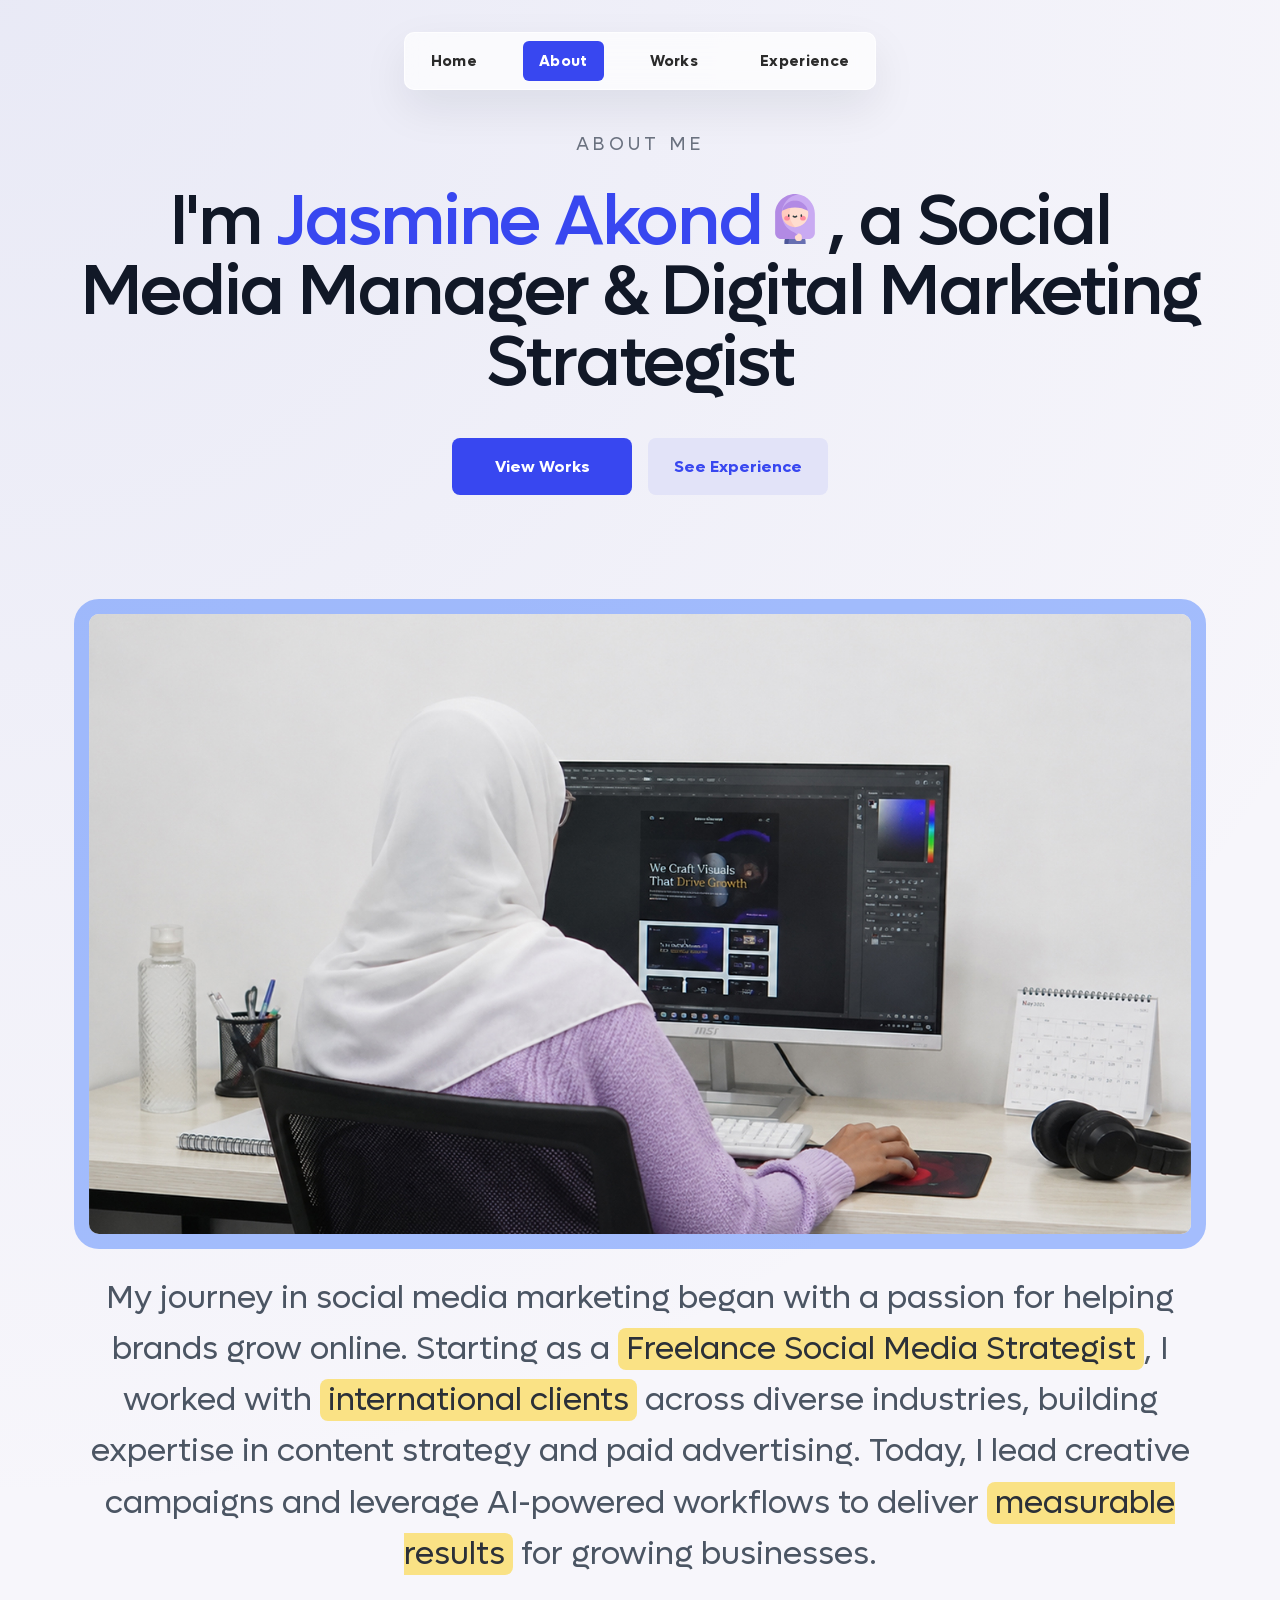
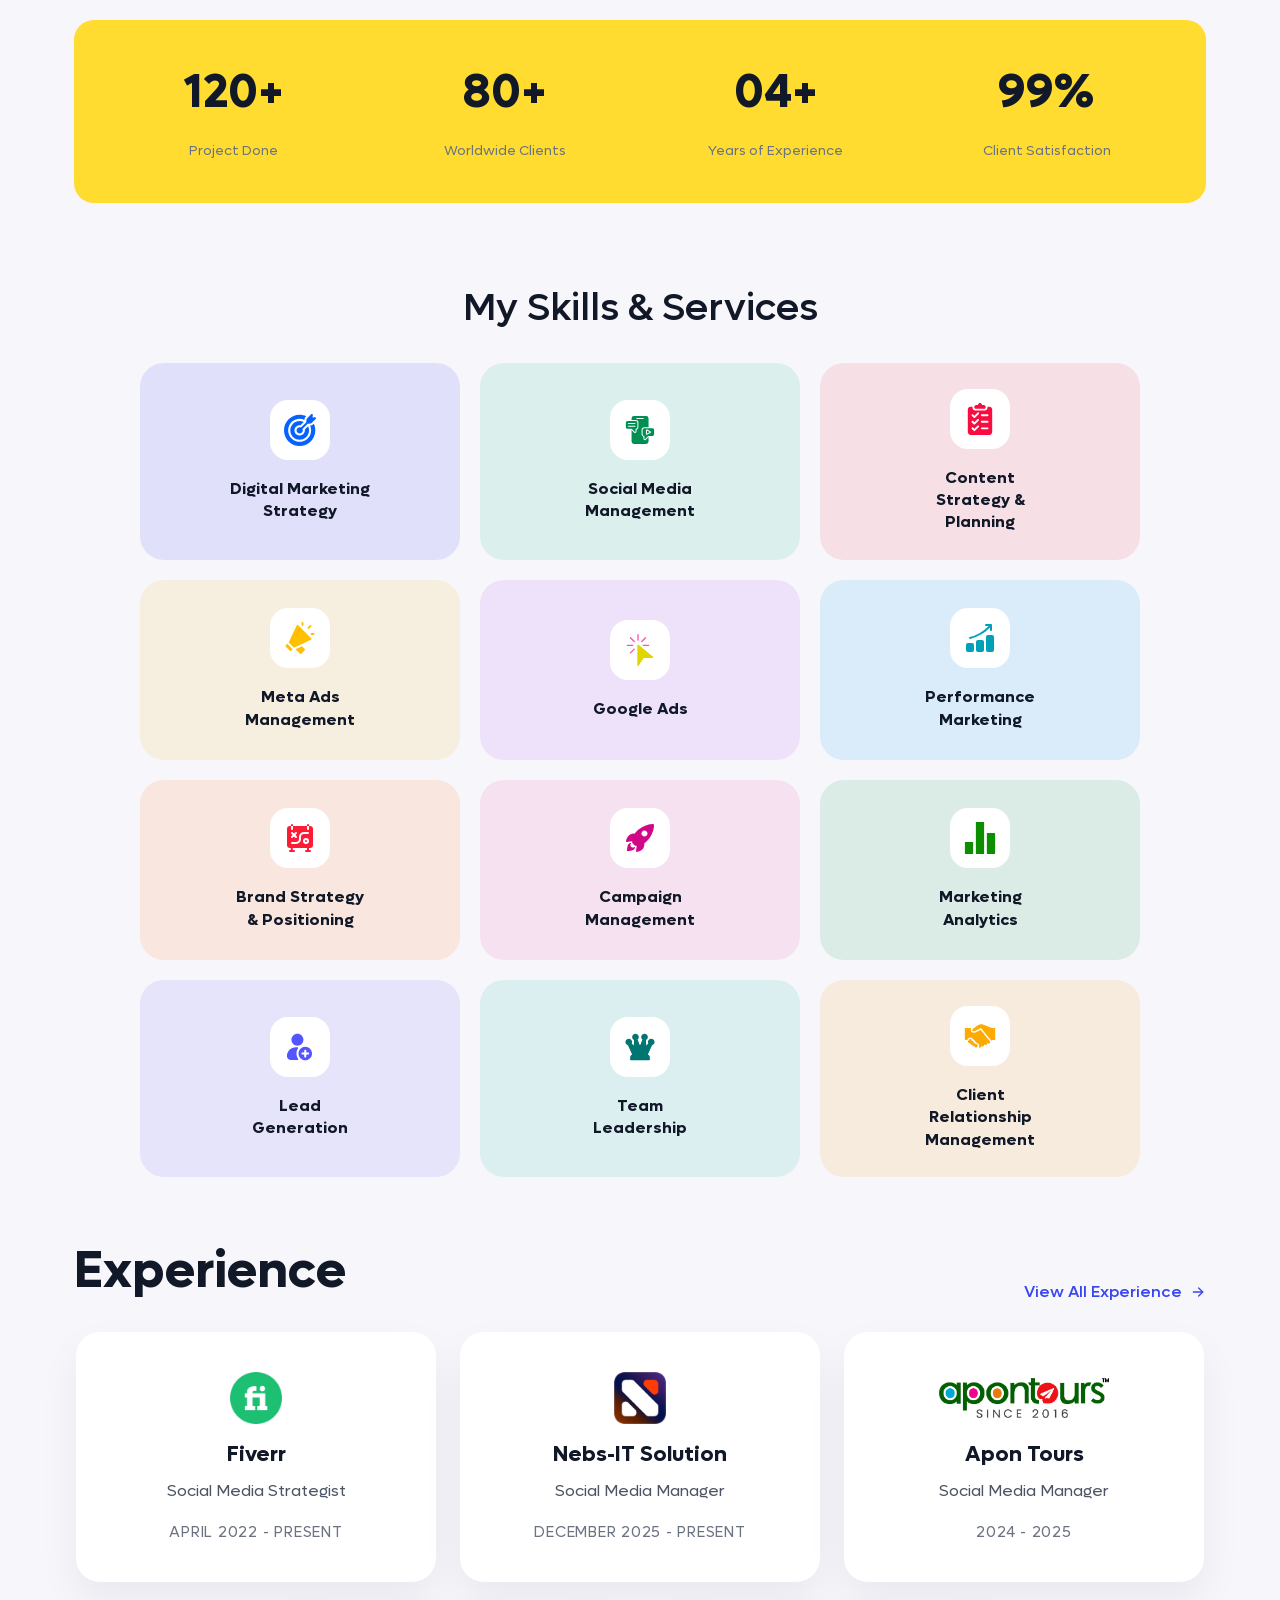
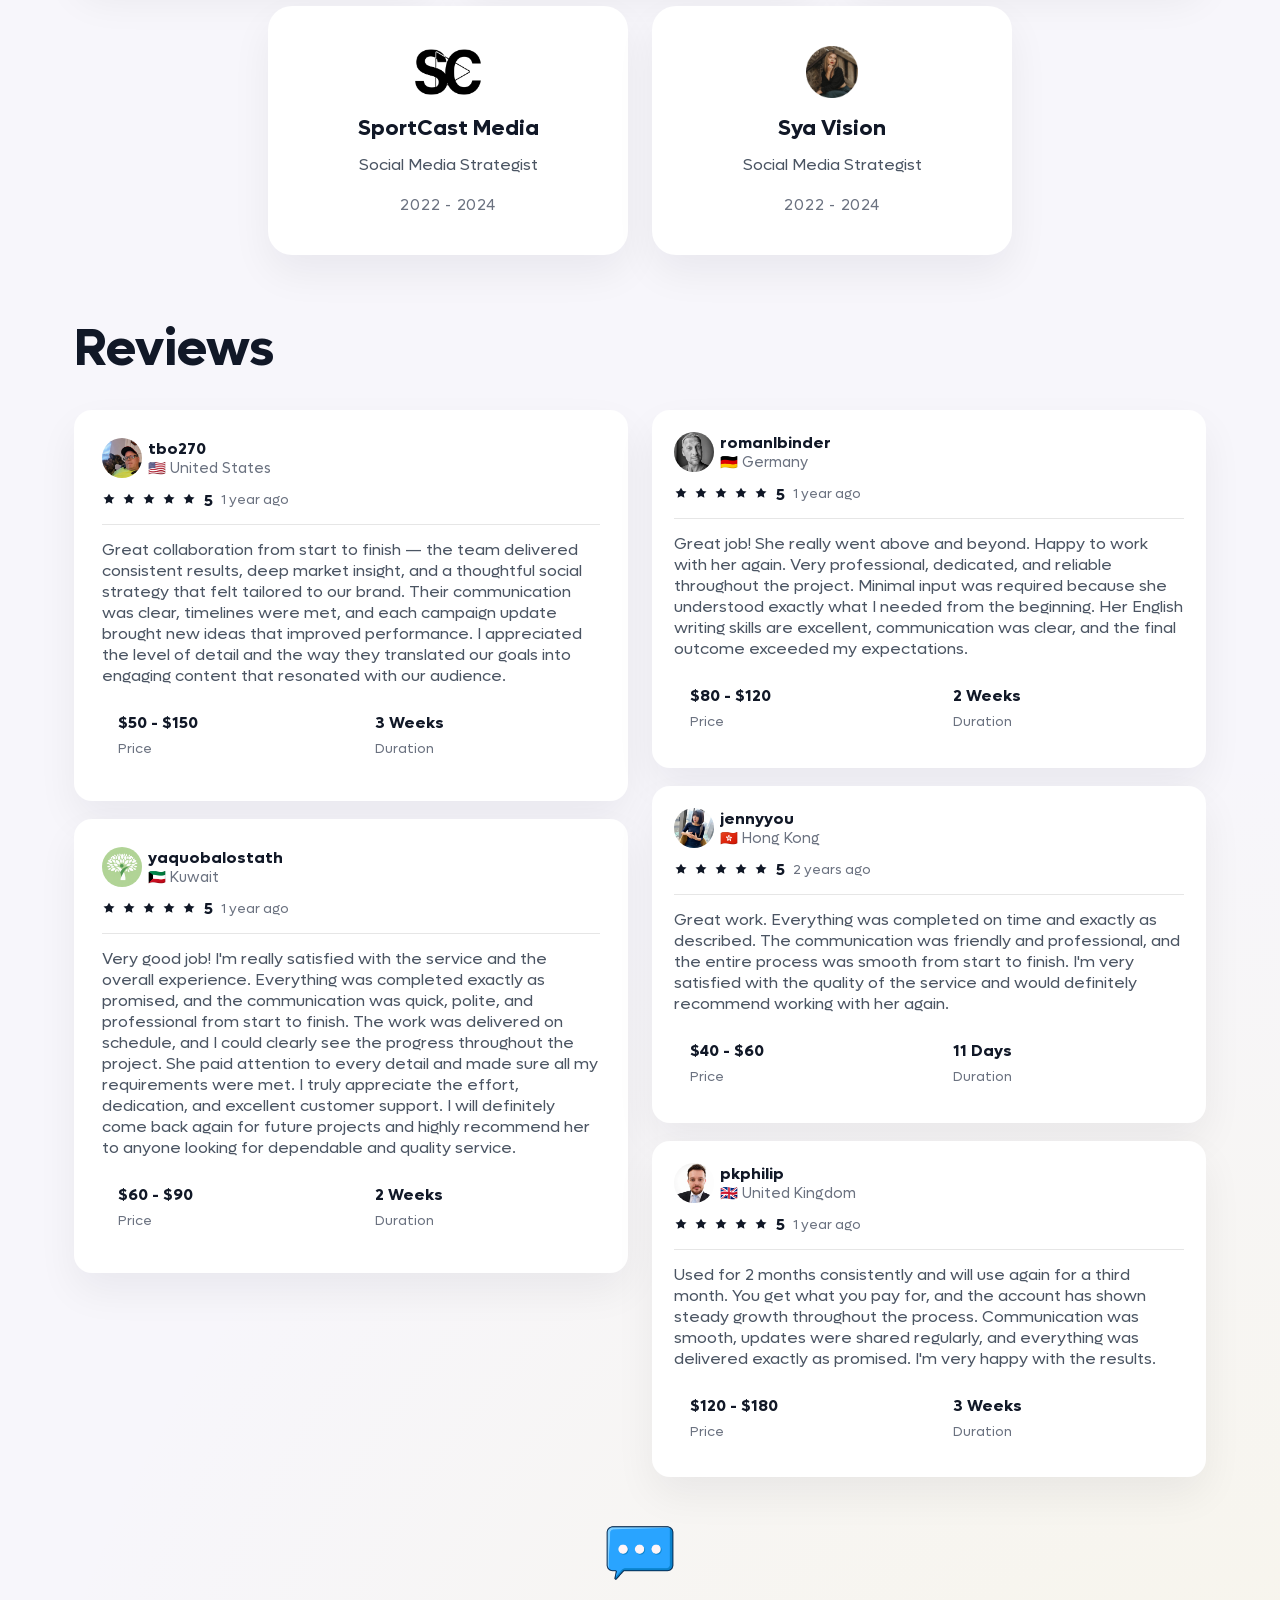
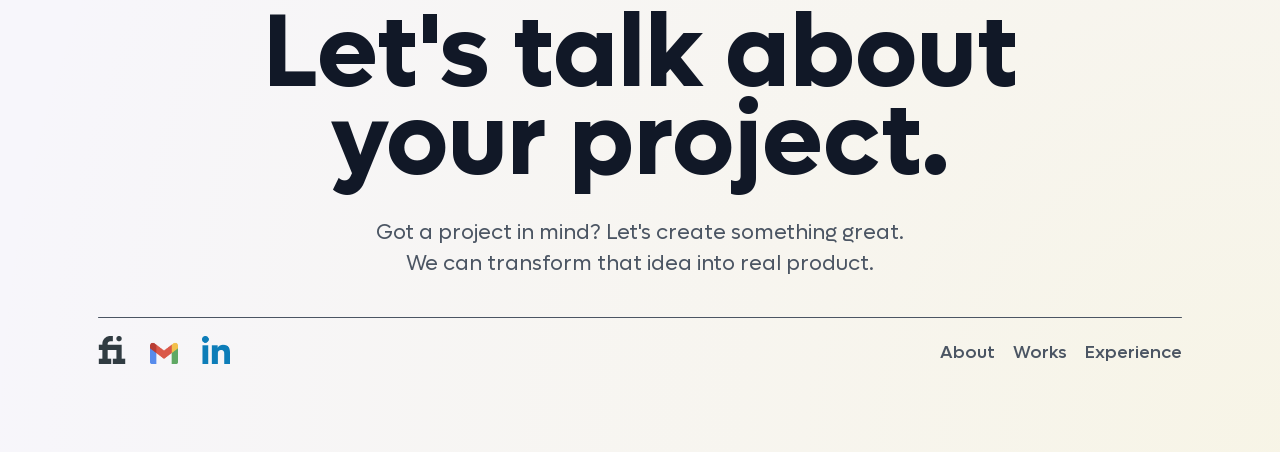
==== about.html @ 2e655951 "Initial website commit" ====
<!DOCTYPE html>
<html lang="en">
  <head>
    <meta charset="UTF-8" />
    <meta name="viewport" content="width=device-width, initial-scale=1.0" />
    <title>About | Jasmine Akond</title>
    <link rel="stylesheet" href="style.css" />
    <link rel="stylesheet" href="responsive.css" />
  </head>
  <body>
    <div class="page-shell about-page">
      <header class="site-header">
        <button class="menu-toggle" type="button" aria-label="Open navigation menu" aria-expanded="false" aria-controls="primary-navigation">
          <span></span>
          <span></span>
          <span></span>
        </button>
        <nav class="nav-links" id="primary-navigation">
          <a href="index.html">Home</a>
          <a href="about.html" class="active">About</a>
          <a href="works.html">Works</a>
          <a href="experience.html">Experience</a>
        </nav>
      </header>

      <main>
        <section class="hero hero-center" id="home">
          <div class="hero-copy">
            <p class="hero-intro">About Me</p>
            <h1>I'm <span class="about-headline-name"> Jasmine Akond</span><span class="about-headline-profile"></span>, a Social Media Manager &amp; Digital Marketing Strategist</h1>
            <div class="hero-ctas">
              <a class="button" href="works.html">View Works</a>
              <a class="button button-secondary" href="experience.html">See Experience</a>
            </div>
          </div>
        </section>

        <section class="story-section">
          <img src="media/story.jpg" alt="Story image" />
          <p>
            My journey in social media marketing began with a passion for helping brands grow online. Starting as a <span class="story-highlight">Freelance Social Media Strategist</span>, I worked with <span class="story-highlight">international clients</span> across diverse industries, building expertise in content strategy and paid advertising. Today, I lead creative campaigns and leverage AI-powered workflows to deliver <span class="story-highlight">measurable results</span> for growing businesses.
          </p>
        </section>

        <section class="stats-panel">
          <div class="stats-grid">
            <div class="stat-item">
              <span class="stat-number">120+</span>
              <p class="stat-label">Project Done</p>
            </div>
            <div class="stat-item">
              <span class="stat-number">80+</span>
              <p class="stat-label">Worldwide Clients</p>
            </div>
            <div class="stat-item">
              <span class="stat-number">04+</span>
              <p class="stat-label">Years of Experience</p>
            </div>
            <div class="stat-item">
              <span class="stat-number">99%</span>
              <p class="stat-label">Client Satisfaction</p>
            </div>
          </div>
        </section>

        <section class="expertise-section">
          <h2 class="section-heading">My Skills & Services</h2>
          <div class="expertise-grid">
            <article class="expertise-card expertise-card-1">
              <div class="expertise-icon" aria-hidden="true">
                <img src="media/service/Digital-Marketing-Strategy.svg" alt="Digital Marketing Strategy icon" />
              </div>
              <p>Digital Marketing Strategy</p>
            </article>
            <article class="expertise-card expertise-card-2">
              <div class="expertise-icon" aria-hidden="true">
                <img src="media/service/Social-Media-Management.svg" alt="Social Media Management icon" />
              </div>
              <p>Social Media Management</p>
            </article>
            <article class="expertise-card expertise-card-3">
              <div class="expertise-icon" aria-hidden="true">
                <img src="media/service/Content-Strategy-&-Planning.svg" alt="Content Strategy & Planning icon" />
              </div>
              <p>Content Strategy &amp; Planning</p>
            </article>
            <article class="expertise-card expertise-card-4">
              <div class="expertise-icon" aria-hidden="true">
                <img src="media/service/Meta-Ads-Management.svg" alt="Meta Ads Management icon" />
              </div>
              <p>Meta Ads Management</p>
            </article>
            <article class="expertise-card expertise-card-5">
              <div class="expertise-icon" aria-hidden="true">
                <img src="media/service/Google-Ads-Management.svg" alt="Google Ads icon" />
              </div>
              <p>Google Ads</p>
            </article>
            <article class="expertise-card expertise-card-6">
              <div class="expertise-icon" aria-hidden="true">
                <img src="media/service/Performance-Marketing.svg" alt="Performance Marketing icon" />
              </div>
              <p>Performance Marketing</p>
            </article>
            <article class="expertise-card expertise-card-7">
              <div class="expertise-icon" aria-hidden="true">
                <img src="media/service/marketing-strategy.svg" alt="Brand Strategy & Positioning icon" />
              </div>
              <p>Brand Strategy &amp; Positioning</p>
            </article>
            <article class="expertise-card expertise-card-8">
              <div class="expertise-icon" aria-hidden="true">
                <img src="media/service/Campaign-Management.svg" alt="Campaign Management icon" />
              </div>
              <p>Campaign Management</p>
            </article>
            <article class="expertise-card expertise-card-9">
              <div class="expertise-icon" aria-hidden="true">
                <img src="media/service/Marketing-Analytics.svg" alt="Marketing Analytics icon" />
              </div>
              <p>Marketing Analytics</p>
            </article>
            <article class="expertise-card expertise-card-10">
              <div class="expertise-icon" aria-hidden="true">
                <img src="media/service/Lead-Generation.svg" alt="Lead Generation icon" />
              </div>
              <p>Lead Generation</p>
            </article>
            <article class="expertise-card expertise-card-11">
              <div class="expertise-icon" aria-hidden="true">
                <img src="media/service/Team-Leadership.svg" alt="Team Leadership icon" />
              </div>
              <p>Team Leadership</p>
            </article>
            <article class="expertise-card expertise-card-12">
              <div class="expertise-icon" aria-hidden="true">
                <img src="media/service/Client-Relationship-Management.svg" alt="Client Relationship Management icon" />
              </div>
              <p>Client Relationship Management</p>
            </article>
          </div>
        </section>

        <section class="experience-section" id="experience">
          <div class="experience-header">
            <div>
              <h2 class="experience-title">Experience</h2>
            </div>
            <a class="experience-cta" href="experience.html#experience">
              View All Experience
              <svg width="16" height="16" viewBox="0 0 24 24" fill="none" aria-hidden="true" xmlns="http://www.w3.org/2000/svg">
                <path d="M5 12H19" stroke="currentColor" stroke-width="2" stroke-linecap="round"/>
                <path d="M13 6L19 12L13 18" stroke="currentColor" stroke-width="2" stroke-linecap="round" stroke-linejoin="round"/>
              </svg>
            </a>
          </div>

          <div class="experience-grid">
            <article class="experience-card">
              <div class="experience-logo"><img src="media/brands/fiverr.png" alt="Fiverr logo" /></div>
              <h3>Fiverr</h3>
              <p class="experience-role">Social Media Strategist</p>
              <p class="experience-duration">April 2022 - Present</p>
            </article>
            <article class="experience-card">
              <div class="experience-logo"><img src="media/brands/nebs-it.png" alt="Nebs-IT Solution logo" /></div>
              <h3>Nebs-IT Solution</h3>
              <p class="experience-role">Social Media Manager</p>
              <p class="experience-duration">December 2025 - Present</p>
            </article>
            <article class="experience-card experience-card--hide-name">
              <div class="experience-logo"><img src="media/brands/apon-tours.png" alt="Apon Tours logo" /></div>
              <h3>Apon Tours</h3>
              <p class="experience-role">Social Media Manager</p>
              <p class="experience-duration">2024 - 2025</p>
            </article>
            <article class="experience-card">
              <div class="experience-logo"><img src="media/brands/sportcast-media.png" alt="SportCast Media logo" /></div>
              <h3>SportCast Media</h3>
              <p class="experience-role">Social Media Strategist</p>
              <p class="experience-duration">2022 - 2024</p>
            </article>
            <article class="experience-card">
              <div class="experience-logo"><img src="media/brands/sya-vision.png" alt="Sya Vision logo" /></div>
              <h3>Sya Vision</h3>
              <p class="experience-role">Social Media Strategist</p>
              <p class="experience-duration">2022 - 2024</p>
            </article>
          </div>
        </section>

        <section class="reviews-section" id="reviews">
          <div class="reviews-header">
            <h2 class="reviews-title">Reviews</h2>
          </div>

          <div class="reviews-grid">
            <div class="reviews-left">
              <article class="review-card">
                <div class="review-top">
                  <img class="review-avatar" src="media/review/tbo270.png" alt="Reviewer" />
                  <div class="review-meta">
                      <div class="review-name">tbo270</div>
                      <div class="review-country">🇺🇸 United States</div>
                  </div>
                </div>
                <div class="review-rating">
                  <div class="review-stars">
                    <svg viewBox="0 0 24 24" aria-hidden="true"><path class="star-fill" d="M12 17.3 6.2 20l1-6.1L2.5 9.5l6.2-.9L12 3l3.3 5.6 6.2.9-4.7 4.4L17.8 20z"/></svg>
                    <svg viewBox="0 0 24 24" aria-hidden="true"><path class="star-fill" d="M12 17.3 6.2 20l1-6.1L2.5 9.5l6.2-.9L12 3l3.3 5.6 6.2.9-4.7 4.4L17.8 20z"/></svg>
                    <svg viewBox="0 0 24 24" aria-hidden="true"><path class="star-fill" d="M12 17.3 6.2 20l1-6.1L2.5 9.5l6.2-.9L12 3l3.3 5.6 6.2.9-4.7 4.4L17.8 20z"/></svg>
                    <svg viewBox="0 0 24 24" aria-hidden="true"><path class="star-fill" d="M12 17.3 6.2 20l1-6.1L2.5 9.5l6.2-.9L12 3l3.3 5.6 6.2.9-4.7 4.4L17.8 20z"/></svg>
                    <svg viewBox="0 0 24 24" aria-hidden="true"><path class="star-fill" d="M12 17.3 6.2 20l1-6.1L2.5 9.5l6.2-.9L12 3l3.3 5.6 6.2.9-4.7 4.4L17.8 20z"/></svg>
                  </div>
                  <span class="reviews-score-inline">5</span>
                  <span class="review-time">1 year ago</span>
                </div>
                <hr class="review-divider" />
                <p class="review-text">Great collaboration from start to finish — the team delivered consistent results, deep market insight, and a thoughtful social strategy that felt tailored to our brand. Their communication was clear, timelines were met, and each campaign update brought new ideas that improved performance. I appreciated the level of detail and the way they translated our goals into engaging content that resonated with our audience.</p>
                <div class="review-stats">
                  <div class="stat">
                    <div class="stat-value">$50 - $150</div>
                    <div class="stat-label">Price</div>
                  </div>
                  <div class="stat">
                    <div class="stat-value">3 Weeks</div>
                    <div class="stat-label">Duration</div>
                  </div>
                </div>
              </article>

              <article class="review-card">
                <div class="review-top">
                  <img class="review-avatar" src="media/review/yaquobalostath.png" alt="Reviewer" />
                  <div class="review-meta">
                    <div class="review-name">yaquobalostath</div>
                    <div class="review-country">🇰🇼 Kuwait</div>
                  </div>
                </div>
                <div class="review-rating">
                  <div class="review-stars">
                    <svg viewBox="0 0 24 24" aria-hidden="true"><path class="star-fill" d="M12 17.3 6.2 20l1-6.1L2.5 9.5l6.2-.9L12 3l3.3 5.6 6.2.9-4.7 4.4L17.8 20z"/></svg>
                    <svg viewBox="0 0 24 24" aria-hidden="true"><path class="star-fill" d="M12 17.3 6.2 20l1-6.1L2.5 9.5l6.2-.9L12 3l3.3 5.6 6.2.9-4.7 4.4L17.8 20z"/></svg>
                    <svg viewBox="0 0 24 24" aria-hidden="true"><path class="star-fill" d="M12 17.3 6.2 20l1-6.1L2.5 9.5l6.2-.9L12 3l3.3 5.6 6.2.9-4.7 4.4L17.8 20z"/></svg>
                    <svg viewBox="0 0 24 24" aria-hidden="true"><path class="star-fill" d="M12 17.3 6.2 20l1-6.1L2.5 9.5l6.2-.9L12 3l3.3 5.6 6.2.9-4.7 4.4L17.8 20z"/></svg>
                    <svg viewBox="0 0 24 24" aria-hidden="true"><path class="star-fill" d="M12 17.3 6.2 20l1-6.1L2.5 9.5l6.2-.9L12 3l3.3 5.6 6.2.9-4.7 4.4L17.8 20z"/></svg>
                  </div>
                  <span class="reviews-score-inline">5</span>
                  <span class="review-time">1 year ago</span>
                </div>
                <hr class="review-divider" />
                <p class="review-text">Very good job! I'm really satisfied with the service and the overall experience. Everything was completed exactly as promised, and the communication was quick, polite, and professional from start to finish. The work was delivered on schedule, and I could clearly see the progress throughout the project. She paid attention to every detail and made sure all my requirements were met. I truly appreciate the effort, dedication, and excellent customer support. I will definitely come back again for future projects and highly recommend her to anyone looking for dependable and quality service.</p>
                <div class="review-stats">
                  <div class="stat">
                    <div class="stat-value">$60 - $90</div>
                    <div class="stat-label">Price</div>
                  </div>
                  <div class="stat">
                    <div class="stat-value">2 Weeks</div>
                    <div class="stat-label">Duration</div>
                  </div>
                </div>
              </article>
            </div>

            <div class="reviews-right">
              <article class="review-card small">
                <div class="review-top">
                  <img class="review-avatar" src="media/review/romanlbinder.png" alt="Reviewer" />
                  <div class="review-meta">
                    <div class="review-name">romanlbinder</div>
                    <div class="review-country">🇩🇪 Germany</div>
                  </div>
                </div>
                <div class="review-rating">
                  <div class="review-stars">
                    <svg viewBox="0 0 24 24" aria-hidden="true"><path class="star-fill" d="M12 17.3 6.2 20l1-6.1L2.5 9.5l6.2-.9L12 3l3.3 5.6 6.2.9-4.7 4.4L17.8 20z"/></svg>
                    <svg viewBox="0 0 24 24" aria-hidden="true"><path class="star-fill" d="M12 17.3 6.2 20l1-6.1L2.5 9.5l6.2-.9L12 3l3.3 5.6 6.2.9-4.7 4.4L17.8 20z"/></svg>
                    <svg viewBox="0 0 24 24" aria-hidden="true"><path class="star-fill" d="M12 17.3 6.2 20l1-6.1L2.5 9.5l6.2-.9L12 3l3.3 5.6 6.2.9-4.7 4.4L17.8 20z"/></svg>
                    <svg viewBox="0 0 24 24" aria-hidden="true"><path class="star-fill" d="M12 17.3 6.2 20l1-6.1L2.5 9.5l6.2-.9L12 3l3.3 5.6 6.2.9-4.7 4.4L17.8 20z"/></svg>
                    <svg viewBox="0 0 24 24" aria-hidden="true"><path class="star-fill" d="M12 17.3 6.2 20l1-6.1L2.5 9.5l6.2-.9L12 3l3.3 5.6 6.2.9-4.7 4.4L17.8 20z"/></svg>
                  </div>
                  <span class="reviews-score-inline">5</span>
                  <span class="review-time">1 year ago</span>
                </div>
                <hr class="review-divider" />
                <p class="review-text">Great job! She really went above and beyond. Happy to work with her again. Very professional, dedicated, and reliable throughout the project. Minimal input was required because she understood exactly what I needed from the beginning. Her English writing skills are excellent, communication was clear, and the final outcome exceeded my expectations.</p>
                <div class="review-stats">
                  <div class="stat">
                    <div class="stat-value">$80 - $120</div>
                    <div class="stat-label">Price</div>
                  </div>
                  <div class="stat">
                    <div class="stat-value">2 Weeks</div>
                    <div class="stat-label">Duration</div>
                  </div>
                </div>
              </article>

              <article class="review-card small">
                <div class="review-top">
                  <img class="review-avatar" src="media/review/jennyyou.png" alt="Reviewer" />
                  <div class="review-meta">
                    <div class="review-name">jennyyou</div>
                    <div class="review-country">🇭🇰 Hong Kong</div>
                  </div>
                </div>
                <div class="review-rating">
                  <div class="review-stars">
                    <svg viewBox="0 0 24 24" aria-hidden="true"><path class="star-fill" d="M12 17.3 6.2 20l1-6.1L2.5 9.5l6.2-.9L12 3l3.3 5.6 6.2.9-4.7 4.4L17.8 20z"/></svg>
                    <svg viewBox="0 0 24 24" aria-hidden="true"><path class="star-fill" d="M12 17.3 6.2 20l1-6.1L2.5 9.5l6.2-.9L12 3l3.3 5.6 6.2.9-4.7 4.4L17.8 20z"/></svg>
                    <svg viewBox="0 0 24 24" aria-hidden="true"><path class="star-fill" d="M12 17.3 6.2 20l1-6.1L2.5 9.5l6.2-.9L12 3l3.3 5.6 6.2.9-4.7 4.4L17.8 20z"/></svg>
                    <svg viewBox="0 0 24 24" aria-hidden="true"><path class="star-fill" d="M12 17.3 6.2 20l1-6.1L2.5 9.5l6.2-.9L12 3l3.3 5.6 6.2.9-4.7 4.4L17.8 20z"/></svg>
                    <svg viewBox="0 0 24 24" aria-hidden="true"><path class="star-fill" d="M12 17.3 6.2 20l1-6.1L2.5 9.5l6.2-.9L12 3l3.3 5.6 6.2.9-4.7 4.4L17.8 20z"/></svg>
                  </div>
                  <span class="reviews-score-inline">5</span>
                  <span class="review-time">2 years ago</span>
                </div>
                <hr class="review-divider" />
                <p class="review-text">Great work. Everything was completed on time and exactly as described. The communication was friendly and professional, and the entire process was smooth from start to finish. I'm very satisfied with the quality of the service and would definitely recommend working with her again.</p>
                <div class="review-stats">
                  <div class="stat">
                    <div class="stat-value">$40 - $60</div>
                    <div class="stat-label">Price</div>
                  </div>
                  <div class="stat">
                    <div class="stat-value">11 Days</div>
                    <div class="stat-label">Duration</div>
                  </div>
                </div>
              </article>

              <article class="review-card small">
                <div class="review-top">
                  <img class="review-avatar" src="media/review/pkphilip.png" alt="Reviewer" />
                  <div class="review-meta">
                    <div class="review-name">pkphilip</div>
                    <div class="review-country">🇬🇧 United Kingdom</div>
                  </div>
                </div>
                <div class="review-rating">
                  <div class="review-stars">
                    <svg viewBox="0 0 24 24" aria-hidden="true"><path class="star-fill" d="M12 17.3 6.2 20l1-6.1L2.5 9.5l6.2-.9L12 3l3.3 5.6 6.2.9-4.7 4.4L17.8 20z"/></svg>
                    <svg viewBox="0 0 24 24" aria-hidden="true"><path class="star-fill" d="M12 17.3 6.2 20l1-6.1L2.5 9.5l6.2-.9L12 3l3.3 5.6 6.2.9-4.7 4.4L17.8 20z"/></svg>
                    <svg viewBox="0 0 24 24" aria-hidden="true"><path class="star-fill" d="M12 17.3 6.2 20l1-6.1L2.5 9.5l6.2-.9L12 3l3.3 5.6 6.2.9-4.7 4.4L17.8 20z"/></svg>
                    <svg viewBox="0 0 24 24" aria-hidden="true"><path class="star-fill" d="M12 17.3 6.2 20l1-6.1L2.5 9.5l6.2-.9L12 3l3.3 5.6 6.2.9-4.7 4.4L17.8 20z"/></svg>
                    <svg viewBox="0 0 24 24" aria-hidden="true"><path class="star-fill" d="M12 17.3 6.2 20l1-6.1L2.5 9.5l6.2-.9L12 3l3.3 5.6 6.2.9-4.7 4.4L17.8 20z"/></svg>
                  </div>
                  <span class="reviews-score-inline">5</span>
                  <span class="review-time">1 year ago</span>
                </div>
                <hr class="review-divider" />
                <p class="review-text">Used for 2 months consistently and will use again for a third month. You get what you pay for, and the account has shown steady growth throughout the process. Communication was smooth, updates were shared regularly, and everything was delivered exactly as promised. I'm very happy with the results.</p>
                <div class="review-stats">
                  <div class="stat">
                    <div class="stat-value">$120 - $180</div>
                    <div class="stat-label">Price</div>
                  </div>
                  <div class="stat">
                    <div class="stat-value">3 Weeks</div>
                    <div class="stat-label">Duration</div>
                  </div>
                </div>
              </article>
            </div>
          </div>
        </section>

        <!-- Minimal footer: message icon + heading (icons & quicklinks removed) -->
        <footer class="minimal-footer">
          <div class="minimal-footer-inner">
            <img class="footer-msg-icon" src="media/icons/message.png" alt="message" />
            <h2 class="minimal-footer-heading">
              <span class="line1">Let&apos;s talk about</span>
              <span class="line2">your project.</span>
            </h2>
            <p class="minimal-footer-sub">
              <span class="sub-line sub-line-1">Got a project in mind? Let's create something great.</span>
              <span class="sub-line sub-line-2">We can transform that idea into real product.</span>
            </p>
             <div class="minimal-divider" aria-hidden="true"></div>

             <div class="footer-extras">
               <div class="footer-extras-inner">
                <div class="footer-left">
                  <a href="https://fiverr.com/jasmineakond" target="_blank" rel="noopener noreferrer" class="social-icon" aria-label="Fiverr"><img src="media/icons/fiverr.png" alt="Fiverr" /></a>
                  <a href="mailto:mahinakond1@gmail.com" class="social-icon" aria-label="Email"><img src="media/icons/email.png" alt="Email" /></a>
                  <a href="https://linkedin.com/in/jasmineakond" target="_blank" rel="noopener noreferrer" class="social-icon" aria-label="LinkedIn"><img src="media/icons/linkedin.png" alt="LinkedIn" /></a>
                </div>
                 <div class="footer-right">
                   <nav class="quicklinks">
                     <a href="about.html">About</a>
                     <a href="works.html">Works</a>
                     <a href="experience.html">Experience</a>
                   </nav>
                 </div>
               </div>
             </div>
          </div>
        </footer>
      </main>
    </div>
    <script src="script.js"></script>
  </body>
</html>
---- style.css ----
﻿@font-face {
  font-family: 'Lufga';
  src: url('media/fonts/lufga/LufgaRegular.ttf') format('truetype');
  font-weight: 400;
  font-style: normal;
  font-display: swap;
}

@font-face {
  font-family: 'Lufga';
  src: url('media/fonts/lufga/LufgaMedium.ttf') format('truetype');
  font-weight: 500;
  font-style: normal;
  font-display: swap;
}

.footer-row {
  max-width: 1180px;
  margin: 0 auto 40px;
  display: flex;
  align-items: flex-end;
  justify-content: space-between;
  gap: 20px;
  padding: 0;
  width: 100%;
}
.footer-icons { display: flex; gap: 18px; align-items: flex-end; }
.footer-icons .icon-link img { height: 64px; width: auto; display: block; }
.footer-icons .icon-link svg.icon-svg { width: 64px; height: auto; display: block; color: var(--color-muted); }
.footer-icons .icon-link:hover svg.icon-svg { color: var(--color-primary); }
.footer-quicklinks { display: flex; gap: 20px; align-items: center; justify-content: flex-end; }
.footer-quicklinks a { color: var(--color-muted); text-decoration: none; font-weight: 600; }
.footer-quicklinks a:hover { color: var(--color-primary); }

@font-face {
  font-family: 'Lufga';
  src: url('media/fonts/lufga/LufgaBold.ttf') format('truetype');
  font-weight: 700;
  font-style: normal;
  font-display: swap;
}

@font-face {
  font-family: 'OTitlito';
  src: url('media/fonts/Otilito/TBJOtilito-Light.woff2') format('woff2'),
    url('media/fonts/Otilito/TBJOtilito-Light.woff') format('woff');
  font-weight: 300;
  font-style: normal;
  font-display: swap;
}

@font-face {
  font-family: 'OTitlito';
  src: url('media/fonts/Otilito/TBJOtilito-Regular.woff2') format('woff2'),
    url('media/fonts/Otilito/TBJOtilito-Regular.woff') format('woff');
  font-weight: 400;
  font-style: normal;
  font-display: swap;
}

@font-face {
  font-family: 'OTitlito';
  src: url('media/fonts/Otilito/TBJOtilito-Bold.woff2') format('woff2'),
    url('media/fonts/Otilito/TBJOtilito-Bold.woff') format('woff');
  font-weight: 700;
  font-style: normal;
  font-display: swap;
}

:root {
  color-scheme: dark;
  --font-body: 'Lufga', 'Inter', sans-serif;
  --font-heading: 'Lufga', 'Inter', sans-serif;
  --font-heading-alt: 'OTitlito', 'Inter', sans-serif;
  --font-size-base: 16px;
  --line-height-base: 1.5;
  --color-text: #111;
  --color-heading: #111827;
  --color-muted: #4b5563;
  --color-muted-strong: #6b7280;
  --color-link: #2b2b2b;
  --color-bg: #f7f6fb;
  --color-surface: #ffffff;
  --color-surface-alt: #eef2ff;
  --color-primary: #3847f0;
  --color-primary-hover: #2f3cd0;
  --color-border-soft: rgba(255, 255, 255, 0.75);
  --color-border-strong: rgba(148, 163, 184, 0.24);
  --radius-full: 999px;
  --radius-card: 36px;
  --radius-lg: 32px;
  --radius-md: 28px;
  --shadow-xl: 0 36px 80px rgba(59, 130, 246, 0.18);
  --shadow-lg: 0 18px 40px rgba(15, 23, 42, 0.06);
  --shadow-soft: 0 18px 45px rgba(15, 23, 42, 0.08);
}
* {
  box-sizing: border-box;
}
body {
  margin: 0;
  min-height: 100vh;
  font-family: var(--font-body);
  background: radial-gradient(circle at top left, rgba(130, 144, 209, 0.12), transparent 28%),
    radial-gradient(circle at bottom right, rgba(248, 235, 113, 0.15), transparent 24%),
    var(--color-bg);
}
.page-shell {
  max-width: 1180px;
  margin: 0 auto;
  padding: 32px 24px 64px;
}
.site-header {
  position: sticky;
  top: 24px;
  z-index: 1000;
  display: flex;
  justify-content: center;
  backdrop-filter: blur(14px);
  background: rgba(255, 255, 255, 0.7);
  border: 1px solid var(--color-border-soft);
  border-radius: 10px;
  padding: 8px 10px;
  margin: 0 auto 42px;
  width: fit-content;
  box-shadow: var(--shadow-soft);
}
.menu-toggle {
  display: none;
}
.nav-links {
  display: flex;
  gap: 30px;
}
.nav-links a {
  color: var(--color-link);
  text-decoration: none;
  font-weight: 600;
  letter-spacing: 0.02em;
  padding: 10px 16px;
  border-radius: 6px;
  transition: background 0.2s ease, color 0.2s ease;
  font-size: 0.95rem;
}

.nav-links a:hover {
  background: rgba(56, 71, 240, 0.12);
  color: #3847f0;
}

.nav-links a.active {
  background: var(--color-primary);
  color: #ffffff;
}
.hero {
  display: grid;
  grid-template-columns: 1.2fr 0.8fr;
  gap: 28px;
  align-items: center;
  margin-bottom: 64px;
}
.hero-copy {
  max-width: 640px;
}
.hero-intro {
  margin: 0 0 20px;
  text-transform: uppercase;
  letter-spacing: 0.24em;
  font-size: 1.15rem;
  color: var(--color-muted-strong);
}
.hero-intro .emoji {
  margin-left: 6px;
  display: inline-flex;
  align-items: center;
}
.hero-intro .emoji img {
  width: 20px;
  height: 20px;
  display: block;
}
.hero h1 {
  margin: 0;
  font-family: var(--font-heading);
  font-size: clamp(3.2rem, 4.5vw, 4.8rem);
  line-height: 1.0;
  letter-spacing: -0.03em;
  font-weight: 500;
  color: var(--color-heading);
}
.about-headline-profile {
  display: inline-block;
  width: 50px;
  height: 50px;
  margin-left: 8px;
  margin-right: 8px;
  vertical-align: text-top;
  transform: translateY(18px);
  background-image: url('media/hijab-girl.svg');
  background-repeat: no-repeat;
  background-position: center center;
  background-size: contain;
  border-radius: 8px;
  background-color: transparent;
  overflow: hidden;
}

.about-headline-name {
  color: #3847f0;
}

.button {
  display: inline-flex;
  align-items: center;
  justify-content: center;
  background: var(--color-primary);
  color: #fff;
  border-radius: 8px;
  padding: 18px 20px;
  min-width: 180px;
  text-decoration: none;
  font-weight: 700;
  transition: transform 0.2s ease, background 0.2s ease;
}
.button:hover {
  transform: translateY(-1px);
  background: var(--color-primary-hover);
}
.button.button-secondary {
  background: #e2e3f8;
  color: #3847f0;
}
.button.button-secondary:hover {
  background: #d3d5f8;
}
.card-cta {
  display: inline-flex;
  align-items: center;
  justify-content: flex-start;
  background: transparent;
  color: var(--color-primary);
  border-radius: 8px;
  padding: 0;
  min-width: 0;
  text-decoration: none;
  font-weight: 700;
  transition: transform 0.2s ease, color 0.2s ease;
  gap: 8px;
}
.card-cta:hover {
  transform: translateY(-1px);
  color: var(--color-primary-hover);
}
.cta-icon {
  width: 18px;
  height: 18px;
  display: block;
  transition: transform 0.2s ease;
}
.card-cta:hover .cta-icon {
  transform: translateX(4px);
}
.hero-description {
  margin: 30px 0 0;
  color: #4b5563;
}
.hero-ctas {
  margin-top: 40px;
  display: flex;
  flex-wrap: wrap;
  gap: 16px;
}
.hero.hero-center .hero-ctas {
  justify-content: center;
}
.about-page .hero.hero-center {
  grid-template-columns: 1fr;
  text-align: center;
}
.about-page .hero.hero-center .hero-copy {
  width: 100%;
  max-width: none;
  margin: 0 auto;
}
.works-page .hero {
  grid-template-columns: 1fr;
  text-align: center;
}
.works-page .hero-copy {
  width: 100%;
  max-width: none;
  margin: 0 auto;
}
.works-page .hero-description {
  max-width: 720px;
  margin-left: auto;
  margin-right: auto;
}
.experience-page .hero {
  grid-template-columns: 1fr;
  text-align: center;
}
.experience-page .hero-copy {
  width: 100%;
  max-width: none;
  margin: 0 auto;
}
.experience-page .fiverr-highlight {
  color: #1dbf73;
}
.experience-page .hero-description {
  width: 100%;
  max-width: none;
  font-size: 1.3rem;
  margin-left: auto;
  margin-right: auto;
}
.experience-page .experience-journey-image {
  width: 100%;
  margin-bottom: 64px;
  overflow: hidden;
  border-radius: 20px;
}
.experience-page .experience-journey-image img {
  display: block;
  width: 100%;
  height: auto;
}
.experience-page .experience-detail {
  margin-bottom: 64px;
  text-align: center;
}
.experience-page .experience-detail h2 {
  max-width: 1000px;
  margin: 0 auto;
  font-family: var(--font-heading);
  font-size: clamp(2.8rem, 5vw, 4.5rem);
  line-height: 1.05;
  letter-spacing: -0.03em;
  font-weight: 500;
  color: var(--color-heading);
}
.experience-page .experience-cards {
  display: grid;
  grid-template-columns: repeat(auto-fit, minmax(min(100%, 480px), 1fr));
  gap: 16px;
  width: 100%;
  margin-top: 48px;
  text-align: center;
}
.experience-page .experience-card {
  width: 100%;
  max-width: none;
  min-width: 0;
  min-height: 480px;
  padding: 44px 40px;
  background: #ffffff;
  border: 1px solid #e4e7ff;
  border-radius: 20px;
  box-shadow: 0 18px 45px rgba(24, 31, 78, 0.08);
}
.experience-page .experience-card h3 {
  margin: 0;
  font-family: var(--font-heading);
  font-size: clamp(1.8rem, 3vw, 2.5rem);
  line-height: 1.1;
  font-weight: 500;
  color: var(--color-heading);
}
.experience-page .experience-card .experience-company {
  margin: 0 0 14px;
  color: var(--color-primary);
  font-size: 0.95rem;
  font-weight: 700;
  letter-spacing: 0.14em;
  text-transform: uppercase;
}
.experience-page .experience-card p {
  margin: 20px 0 0;
  font-size: 1.2rem;
  line-height: 1.65;
  color: #4b5563;
}
.experience-page .leadership-section {
  margin-bottom: 64px;
  text-align: center;
}
.experience-page .leadership-section h2 {
  max-width: 1000px;
  margin: 0 auto;
  font-family: var(--font-heading);
  font-size: clamp(2.8rem, 5vw, 4.5rem);
  line-height: 1.05;
  letter-spacing: -0.03em;
  font-weight: 500;
  color: var(--color-heading);
}
.experience-page .leadership-section h2 .role-wrap {
  position: relative;
  display: inline-block;
}
.experience-page .leadership-section h2 .role-wrap .emoji {
  position: absolute;
  top: -0.2em;
  left: 1.5em;
  width: 0.6em;
  height: 0.6em;
  display: inline-flex;
  align-items: center;
  justify-content: center;
  transform: rotate(10deg);
}
.experience-page .leadership-section h2 .role-wrap .emoji img {
  width: 100%;
  height: 100%;
  display: block;
}
.experience-page .leadership-section p {
  width: 100%;
  margin: 32px auto 0;
  font-size: 1.3rem;
  line-height: 1.55;
  color: #4b5563;
}
.experience-page .leadership-section .leadership-heading-apontours {
  margin: 0 0 20px;
  text-transform: uppercase;
  letter-spacing: 0.24em;
  font-size: 1.15rem;
  color: var(--color-primary);
}
.experience-page .leadership-image {
  margin-top: 48px;
  overflow: hidden;
  border-radius: 20px;
}
.experience-page .leadership-image img {
  display: block;
  width: 100%;
  height: auto;
}
.experience-page .nebs-section {
  margin-bottom: 64px;
  text-align: center;
}
.experience-page .nebs-company {
  margin: 0 0 20px;
  text-transform: uppercase;
  letter-spacing: 0.24em;
  font-size: 1.15rem;
  color: var(--color-primary);
}
.experience-page .nebs-section h2 {
  max-width: 1000px;
  margin: 0 auto;
  font-family: var(--font-heading);
  font-size: clamp(2.8rem, 5vw, 4.5rem);
  line-height: 1.05;
  letter-spacing: -0.03em;
  font-weight: 500;
  color: var(--color-heading);
}
.experience-page .nebs-section > p:not(.nebs-company) {
  width: 100%;
  margin: 32px auto 0;
  font-size: 1.3rem;
  line-height: 1.55;
  color: #4b5563;
}
.experience-page .nebs-collage {
  display: grid;
  grid-template-columns: repeat(12, 1fr);
  grid-template-rows: repeat(2, 250px);
  gap: 14px;
  margin-top: 48px;
  overflow: hidden;
  border-radius: 20px;
}
.experience-page .nebs-collage-item {
  display: grid;
  place-items: center;
  overflow: hidden;
  border: none;
  border-radius: 16px;
  background: linear-gradient(135deg, #eef0ff, #dfe4ff);
  color: var(--color-primary);
  font-weight: 700;
  letter-spacing: 0.12em;
  text-transform: uppercase;
}
.experience-page .nebs-collage-item img {
  display: block;
  width: 100%;
  height: 100%;
  object-fit: cover;
}
.experience-page .nebs-collage-item-1 {
  grid-column: 1 / 8;
  grid-row: 1 / 3;
}
.experience-page .nebs-collage-item-2 {
  grid-column: 8 / 13;
}
.experience-page .nebs-collage-item-3 {
  grid-column: 8 / 10;
}
.experience-page .nebs-collage-item-4 {
  grid-column: 10 / 13;
}
@media (max-width: 700px) {
  .experience-page .nebs-collage {
    grid-template-columns: 40% 60%;
    grid-template-rows: auto auto auto;
  }
  .experience-page .nebs-collage-item {
    min-height: 0;
  }
  .experience-page .nebs-collage-item-1 {
    grid-column: 1 / 3;
    grid-row: 1;
  }
  .experience-page .nebs-collage-item-2 {
    grid-column: 1 / 3;
    grid-row: 2;
  }
  .experience-page .nebs-collage-item-3 {
    grid-column: 1 / 2;
    grid-row: 3;
  }
  .experience-page .nebs-collage-item-4 {
    grid-column: 2 / 3;
    grid-row: 3;
  }
  .experience-page .nebs-collage-item-3 img,
  .experience-page .nebs-collage-item-4 img {
    width: auto;
    height: 400px;
    max-width: 100%;
    display: block;
    object-fit: cover;
  }
}
.story-section {
  display: flex;
  flex-direction: column;
  align-items: center;
  justify-content: center;
  gap: 24px;
  padding: 40px 0;
}
.story-section img {
  width: 100%;
  height: auto;
  display: block;
  border-radius: 25px;
  border: 15px solid rgba(39, 103, 255, 0.4);
}

.story-section p {
  width: 100%;
  margin: 0;
  text-align: center;
  color: #4b5563;
  font-size: 2rem;
  line-height: 1.6;
}
.story-highlight {
  background: rgb(250, 226, 133);
  border-radius: 8px;
  padding: 0 8px;
  color: #2b3038;
}
.hero-visual {
  display: flex;
  justify-content: center;
}
.profile-image {
  width: 420px;
  height: 520px;
  max-width: 100%;
  border-radius: 20px;
  background: #eef2ff;
  box-shadow: 0 36px 80px rgba(59, 130, 246, 0.18);
  position: relative;
  overflow: hidden;
}
.profile-image img {
  position: absolute;
  top: 10%;
  left: 50%;
  width: auto;
  height: 140%;
  min-width: 100%;
  transform: translateX(-50%);
  object-fit: cover;
  object-position: top center;
}
.profile-image::after {
  content: '';
  position: absolute;
  inset: 0;
  background: linear-gradient(180deg, rgba(15, 23, 42, 0.08), rgba(15, 23, 42, 0.18));
}
.overview-section {
  display: grid;
  grid-template-columns: 1.5fr 1fr;
  gap: 32px;
  align-items: stretch;
}
.overview-cards {
  position: relative;
  min-height: 100%;
}
.overview-card {
  display: grid;
  grid-template-columns: 1.2fr 1fr;
  gap: 20px;
  padding: 24px;
  background: #ffffff;
  border-radius: 20px;
  box-shadow: 0 18px 40px rgba(15, 23, 42, 0.06);
  opacity: 0;
  visibility: hidden;
  position: absolute;
  inset: 0;
  height: 100%;
  transition: opacity 0.45s ease, visibility 0.45s ease;
}
.overview-card.active {
  opacity: 1;
  visibility: visible;
  position: relative;
}
.overview-card-copy {
  display: flex;
  flex-direction: column;
  justify-content: center;
}
.brand-identity {
  display: flex;
  align-items: center;
  gap: 8px;
  margin-bottom: 20px;
}
.brand-logo {
  height: 32px;
  width: auto;
  display: block;
}
.brand-name {
  font-size: 1.7rem;
  font-weight: 700;
  color: #111827;
}
.brand-name.hide-brand-text {
  display: none;
}
.overview-card p {
  margin: 0 0 24px;
  color: #4b5563;
  font-size: 1.05rem;
  line-height: 1.75;
  display: -webkit-box;
  -webkit-box-orient: vertical;
  line-clamp: 5;
  -webkit-line-clamp: 5;
  overflow: hidden;
  text-overflow: ellipsis;
}
.overview-card-image {
  border-radius: 10px;
  background: linear-gradient(135deg, #f9fafb 0%, #e5e7eb 100%);
  min-height: 220px;
  background-image: url('https://images.unsplash.com/photo-1517841905240-472988babdf9?auto=format&fit=crop&w=400&q=80');
  background-size: cover;
  background-position: center;
}
.overview-card-image.overview-card-image-alt {
  background-image: url('https://images.unsplash.com/photo-1522202176988-66273c2fd55f?auto=format&fit=crop&w=400&q=80');
}

/* When a real image is inserted, remove background and ensure img fills the container */
.overview-card-image.has-replaced { background-image: none; }
.overview-card-image.has-replaced img { width: 100%; height: 100%; object-fit: cover; display: block; border-radius: 10px; }
.stats-panel {
  background: #ffdc2f;
  border-radius: 20px;
  min-height: 100%;
  width: 100%;
  padding: 40px;
}
.about-section {
  margin-top: 40px;
  display: flex;
  justify-content: center;
  padding: 32px 0;
}
.about-copy {
  width: 100%;
  margin: 0 auto;
  padding: 30px 28px;
  background: transparent;
  border-radius: 0;
}
.highlight-yellow {
  background-color: #FEF08A;
  padding: 2px 6px;
  border-radius: 4px;
}
.highlight-purple {
  color: #3847f0;
  font-weight: 500;
}
.arrow-down-icon {
  width: 70px;
  height: 70px;
  display: block;
  margin: 16px auto 0;
}
.expertise-section {
  margin-top: 40px;
}
.section-heading {
  font-family: var(--font-heading);
  font-size: clamp(2.5rem, 5vw, 3.5rem);
  color: #111827;
  margin-bottom: 24px;
  text-align: center;
  font-weight: 700;
}

.about-page .expertise-section .section-heading {
  font-size: clamp(2rem, 4vw, 2.4rem);
  font-weight: 500;
  margin: 80px 0 30px;
}
.expertise-description {
  max-width: 800px;
  margin: 0 auto 40px;
  text-align: center;
  font-size: 1rem;
  line-height: 1.6;
  color: #4b5563;
}
.highlight-blue {
  color: #3847f0;
}
.expertise-grid {
  display: flex;
  flex-wrap: wrap;
  justify-content: center;
  gap: 20px;
}
.expertise-card {
  display: flex;
  width: min(320px, calc((100% - 40px) / 3));
  flex-direction: column;
  align-items: center;
  justify-content: center;
  gap: 18px;
  padding: 26px 20px;
  border-radius: 24px;
  min-height: 180px;
  transition: transform 0.2s ease, box-shadow 0.2s ease;
  text-align: center;
}
.expertise-card:hover {
  transform: translateY(-4px);
  box-shadow: 0 20px 40px rgba(15, 23, 42, 0.08);
}
.expertise-icon {
  width: 60px;
  min-width: 60px;
  height: 60px;
  display: grid;
  place-items: center;
  border-radius: 18px;
  background: #ffffff;
  color: #3847f0;
}
.expertise-icon img {
  width: 32px;
  height: 32px;
  object-fit: contain;
}
.expertise-card p {
  margin: 0;
  color: #111827;
  font-size: 1rem;
  line-height: 1.4;
  font-weight: 700;
  max-width: 140px;
}
.expertise-card-1 {
  background: rgba(56, 71, 240, 0.12);
  --expertise-icon-bg: rgba(56, 71, 240, 0.18);
}
.expertise-card-1 .expertise-icon img {
  filter: invert(33%) sepia(92%) saturate(5142%) hue-rotate(215deg) brightness(101%) contrast(104%);
}
.expertise-card-2 {
  background: rgba(16, 185, 129, 0.12);
  --expertise-icon-bg: rgba(16, 185, 129, 0.18);
}
.expertise-card-2 .expertise-icon img {
  filter: invert(38%) sepia(70%) saturate(639%) hue-rotate(106deg) brightness(94%) contrast(101%);
}
.expertise-card-3 {
  background: rgba(239, 68, 68, 0.12);
  --expertise-icon-bg: rgba(239, 68, 68, 0.18);
}
.expertise-card-3 .expertise-icon img {
  filter: invert(23%) sepia(87%) saturate(6520%) hue-rotate(339deg) brightness(96%) contrast(104%);
}
.expertise-card-4 {
  background: rgba(234, 179, 8, 0.12);
  --expertise-icon-bg: rgba(234, 179, 8, 0.18);
}
.expertise-card-4 .expertise-icon img {
  filter: invert(83%) sepia(44%) saturate(4620%) hue-rotate(3deg) brightness(106%) contrast(99%);
}
.expertise-card-5 {
  background: rgba(168, 85, 247, 0.12);
  --expertise-icon-bg: rgba(168, 85, 247, 0.18);
}
.expertise-card-5 .expertise-icon img {
  filter: invert(24%) sepia(40%) saturate(4304%) hue-rotate(248deg) brightness(97%) contrast(107%);
}
.expertise-card-6 {
  background: rgba(14, 165, 233, 0.12);
  --expertise-icon-bg: rgba(14, 165, 233, 0.18);
}
.expertise-card-6 .expertise-icon img {
  filter: invert(54%) sepia(66%) saturate(5924%) hue-rotate(160deg) brightness(98%) contrast(106%);
}
.expertise-card-7 {
  background: rgba(249, 115, 22, 0.12);
  --expertise-icon-bg: rgba(249, 115, 22, 0.18);
}
.expertise-card-7 .expertise-icon img {
  filter: invert(24%) sepia(76%) saturate(4546%) hue-rotate(341deg) brightness(99%) contrast(107%);
}
.expertise-card-8 {
  background: rgba(236, 72, 153, 0.12);
  --expertise-icon-bg: rgba(236, 72, 153, 0.18);
}
.expertise-card-8 .expertise-icon img {
  filter: invert(15%) sepia(72%) saturate(4655%) hue-rotate(309deg) brightness(95%) contrast(106%);
}
.expertise-card-9 {
  background: rgba(22, 163, 74, 0.12);
  --expertise-icon-bg: rgba(22, 163, 74, 0.18);
}
.expertise-card-9 .expertise-icon img {
  filter: invert(37%) sepia(77%) saturate(3381%) hue-rotate(82deg) brightness(91%) contrast(106%);
}
.expertise-card-10 {
  background: rgba(99, 102, 241, 0.12);
  --expertise-icon-bg: rgba(99, 102, 241, 0.18);
}
.expertise-card-10 .expertise-icon img {
  filter: invert(28%) sepia(83%) saturate(2041%) hue-rotate(230deg) brightness(99%) contrast(107%);
}
.expertise-card-11 {
  background: rgba(20, 184, 166, 0.12);
  --expertise-icon-bg: rgba(20, 184, 166, 0.18);
}
.expertise-card-11 .expertise-icon img {
  filter: invert(30%) sepia(55%) saturate(1605%) hue-rotate(146deg) brightness(93%) contrast(101%);
}
.expertise-card-12 {
  background: rgba(245, 158, 11, 0.12);
  --expertise-icon-bg: rgba(245, 158, 11, 0.18);
}
.expertise-card-12 .expertise-icon img {
  filter: invert(76%) sepia(32%) saturate(4393%) hue-rotate(357deg) brightness(99%) contrast(103%);
}
.about-copy p {
  margin: 0;
  color: #111827;
  font-size: 2.5rem;
  line-height: 1.4;
  text-align: center;
}
.about-text {
  display: none;
}
.stats-grid {
  display: grid;
  grid-template-columns: repeat(2, minmax(0, 1fr));
  gap: 32px;
}
.about-page .stats-grid {
  grid-template-columns: repeat(4, minmax(0, 1fr));
}
.stat-item {
  display: flex;
  flex-direction: column;
  justify-content: center;
  align-items: center;
  text-align: center;
}
.stat-number {
  font-size: 3rem;
  font-weight: 800;
  color: #111827;
  margin-bottom: 12px;
}
.stat-label {
  margin: 0;
  color: #111827;
  font-size: 1rem;
  line-height: 1.6;
}

/* Portfolio Section */
.portfolio-section {
  margin: 60px 0 0;
  padding: 0;
}

.portfolio-header {
  display: grid;
  grid-template-columns: 1fr auto;
  align-items: end;
  gap: 16px;
  margin-bottom: 28px;
}

.showcase-section {
  margin-top: 80px;
  padding: 40px 0 0;
}

.showcase-shell {
  max-width: 1180px;
  margin: 0 auto;
  padding: 0 24px;
}

.showcase-intro {
  margin: 0 auto 36px;
  max-width: 760px;
  text-align: center;
  font-size: clamp(1.05rem, 1.5vw, 1.35rem);
  line-height: 1.6;
  color: #111827;
  font-weight: 500;
}

.showcase-grid {
  display: grid;
  grid-template-columns: repeat(2, minmax(0, 1fr));
  gap: 24px;
  align-items: stretch;
}

.showcase-card {
  background: #111827;
  border-radius: 28px;
  padding: 28px;
  color: #ffffff;
  position: relative;
  overflow: hidden;
}

.showcase-card-before {
  background: linear-gradient(180deg, #111827 0%, #1f2937 100%);
}

.showcase-card-after {
  background: linear-gradient(180deg, #111827 0%, #0c1725 100%);
}

.showcase-label {
  display: inline-flex;
  align-items: center;
  justify-content: center;
  padding: 10px 16px;
  border-radius: 999px;
  background: rgba(255, 255, 255, 0.12);
  color: #ffffff;
  font-weight: 700;
  letter-spacing: 0.02em;
  margin-bottom: 22px;
}

.showcase-image {
  border-radius: 24px;
  overflow: hidden;
  background: #0f172a;
}

.showcase-image img {
  width: 100%;
  height: auto;
  display: block;
  object-fit: cover;
}

@media (max-width: 900px) {
  .showcase-grid {
    grid-template-columns: 1fr;
  }
}

.portfolio-title {
  margin: 0;
  font-family: var(--font-heading);
  font-size: clamp(2rem, 4vw, 3.2rem);
  color: #111827;
  font-weight: 700;
  justify-self: start;
  text-align: left;
}

.portfolio-cta {
  justify-self: end;
  display: inline-flex;
  align-items: center;
  gap: 8px;
  color: #3847f0;
  text-decoration: none;
  font-weight: 500;
  font-size: 1rem;
  transition: gap 0.3s ease;
}

.portfolio-cta:hover {
  gap: 12px;
}

.cta-arrow {
  width: 20px;
  height: 20px;
}

.portfolio-grid {
  display: flex;
  flex-direction: column;
  align-items: center;
  gap: 80px;
  padding: 40px 0 0;
}

.portfolio-card {
  position: sticky;
  top: 160px;
  transform: none;
  width: 100%;
  max-width: 100%;
  z-index: 1;
}

.portfolio-card:nth-child(2) {
  z-index: 2;
}

.portfolio-card:nth-child(3) {
  z-index: 3;
}

.portfolio-card:nth-child(4) {
  z-index: 4;
}

.portfolio-card:nth-child(5) {
  z-index: 5;
}

.portfolio-image {
  width: 100%;
  overflow: hidden;
  border-radius: 20px;
}

.portfolio-image img {
  width: 100%;
  height: auto;
  display: block;
  object-fit: cover;
}

.portfolio-content {
  display: flex;
  flex-direction: column;
  gap: 16px;
}

.portfolio-card-title {
  margin: 0;
  font-family: var(--font-heading);
  font-size: 1.8rem;
  color: #111827;
  font-weight: 700;
  line-height: 1.3;
}

.portfolio-card-description {
  margin: 0;
  color: #4b5563;
  font-size: 1rem;
  line-height: 1.6;
}

.portfolio-info {
  display: grid;
  grid-template-columns: 1fr 1fr;
  gap: 24px;
  margin-top: 16px;
}

.portfolio-info-item {
  display: flex;
  flex-direction: column;
  gap: 4px;
}

.portfolio-label {
  display: block;
  color: #6b7280;
  font-size: 0.875rem;
  font-weight: 500;
  text-transform: uppercase;
  letter-spacing: 0.05em;
}

.portfolio-value {
  display: block;
  color: #111827;
  font-size: 1rem;
  font-weight: 600;
}

.experience-section {
  margin: 60px 0 0;
  padding: 0;
}

.experience-header {
  display: flex;
  justify-content: space-between;
  align-items: flex-end;
  gap: 16px;
  margin-bottom: 28px;
  padding: 0;
}

.experience-header > div {
  display: flex;
  flex-direction: column;
  align-items: flex-start;
  text-align: left;
}


.experience-title {
  margin: 0;
  font-family: var(--font-heading);
  font-size: clamp(2rem, 4vw, 3.2rem);
  color: #111827;
  font-weight: 700;
}



.experience-grid {
  display: flex;
  flex-wrap: wrap;
  justify-content: center;
  gap: 24px;
  width: 100%;
}

.experience-card {
  background: #ffffff;
  border-radius: 24px;
  padding: 40px 24px;
  box-shadow: 0 18px 40px rgba(15, 23, 42, 0.06);
  text-align: center;
  flex: 1 1 calc(33.333% - 24px);
  max-width: 360px;
  min-width: 260px;
}

.experience-card--hide-name h3 {
  display: block;
  color: #ff0000;
}

.experience-logo {
  height: 52px;
  margin: 0 auto 16px;
  display: grid;
  place-items: center;
  border-radius: 0;
  background: transparent;
  color: #3847f0;
  font-size: 1.2rem;
  font-weight: 700;
}

.experience-logo img {
  height: 52px;
  width: auto;
  object-fit: contain;
  display: block;
  border-radius: 0;
}

.experience-card--hide-name .experience-logo img {
  max-width: 170px;
}

.experience-duration {
  margin: 18px 0 0;
  font-size: 0.95rem;
  font-weight: 400;
  letter-spacing: 0.05em;
  text-transform: uppercase;
  color: #6b7280;
}

.experience-card h3 {
  margin: 0 0 10px;
  font-size: 1.35rem;
  color: #111827;
}

/* Ensure hidden-name cards show red title (override later rules) */
/* .experience-card--hide-name h3 {
} */

/* Reviews Section */
.reviews-section {
  margin: 60px 0 0;
  padding: 0;
}

.reviews-header {
  display: block;
  margin-bottom: 28px;
}

.reviews-title {
  margin: 0;
  font-family: var(--font-heading);
  font-size: clamp(2rem, 4vw, 3.2rem);
  color: #111827;
  font-weight: 700;
}

.reviews-grid {
  display: grid;
  grid-template-columns: 1fr 1fr;
  gap: 24px;
}

.reviews-left,
.reviews-right {
  display: flex;
  flex-direction: column;
  gap: 18px;
  min-height: 0;
}

.review-card {
  background: #ffffff;
  border-radius: 18px;
  padding: 28px;
  box-shadow: 0 18px 40px rgba(15, 23, 42, 0.06);
}

.review-card.small { padding: 22px; }

.review-top {
  display: flex;
  gap: 6px;
  align-items: center;
  margin-bottom: 6px;
}

.review-rating {
  display:flex;
  align-items:center;
  justify-content: flex-start;
  width:100%;
  gap:8px;
  margin-top:6px;
}

.reviews-score-inline {
  font-weight:700;
  color:#111827;
}

.review-time {
  font-size:0.85rem;
  color:#6b7280;
}

.review-stats {
  display:flex;
  justify-content: space-between;
  gap:16px;
  margin-top:14px;
}

.stat {
  background: transparent;
  padding:12px 16px;
  border-radius:10px;
  box-shadow:none;
  text-align:left;
  flex: 1 1 48%;
}

.stat-value { font-weight:700; color:#111827; }
.stat-label { font-size:0.85rem; color:#6b7280; margin-top:6px; }

.review-avatar {
  width: 40px;
  height: 40px;
  border-radius: 50%;
  object-fit: cover;
}

.review-meta .review-name {
  font-weight: 700;
  color: #111827;
}

.review-meta .review-country {
  font-size: 0.9rem;
  color: #6b7280;
}

.review-text {
  margin: 0;
  color: #4b5563;
}

.review-stars {
  display: flex;
  gap: 6px;
  align-items: center;
  margin: 8px 0 10px;
}

.review-stars svg {
  width: 14px;
  height: 14px;
  display: block;
}

.review-stars .star-fill {
  fill: #111827;
}

.review-divider {
  border: none;
  height: 1px;
  background: #e6e6e6;
  margin: 8px 0 14px;
}

.review-bottom {
  display:flex;
  gap:12px;
  margin-top:12px;
  align-items:center;
}

.review-price {
  font-weight:700;
  color:#111827;
  background: #ffffff;
  padding:8px 12px;
  border-radius: 8px;
  box-shadow: 0 8px 20px rgba(15,23,42,0.04);
}

.review-duration {
  font-size:0.9rem;
  color:#6b7280;
  background: #ffffff;
  padding:8px 12px;
  border-radius: 8px;
  box-shadow: 0 8px 20px rgba(15,23,42,0.04);
}



.footer-section {
  margin-top: 36px;
  padding: 20px 0 16px;
  border-top: 1px solid rgba(15, 23, 42, 0.08);
}

.footer-grid {
  display: grid;
  grid-template-columns: 1.5fr 1fr 1fr;
  gap: 32px;
  align-items: start;
  margin-bottom: 28px;
}

.footer-brand {
  max-width: 520px;
}

.footer-logo {
  margin: 0 0 12px;
  font-family: var(--font-heading);
  font-size: 1.9rem;
  color: #111827;
  font-weight: 700;
}

.footer-copy,
.footer-contact p,
.footer-contact a,
.footer-links a {
  margin: 0;
  color: #4b5563;
  font-size: 0.95rem;
  line-height: 1.8;
}

.footer-links {
  display: flex;
  flex-direction: column;
  gap: 10px;
}

.footer-heading {
  display: block;
  margin-bottom: 14px;
  font-weight: 700;
  color: #111827;
}

.footer-links a,
.footer-contact a {
  color: #3847f0;
  text-decoration: none;
  transition: color 0.2s ease;
}

.footer-links a:hover,
.footer-contact a:hover {
  color: #2f3cd0;
}

.footer-contact {
  display: flex;
  flex-direction: column;
  gap: 10px;
}

.footer-bottom {
  text-align: center;
  color: #6b7280;
  font-size: 0.95rem;
}

/* Contact CTA + Dark Footer styles */
.contact-cta {
  background: transparent;
  color: var(--color-heading);
  padding: 80px 24px;
  text-align: center;
  margin-top: 48px;
}
.contact-cta-inner {
  max-width: 920px;
  margin: 0 auto;
}
.contact-cta .cta-icon img {
  width: 46px;
  height: 46px;
  display: inline-block;
  margin-bottom: 18px;
}
.contact-cta h2 {
  margin: 0 0 18px;
  font-family: var(--font-heading);
  font-size: clamp(2.4rem, 6vw, 4rem);
  line-height: 1.05;
  color: var(--color-heading);
  font-weight: 700;
}
.contact-cta .cta-sub {
  color: var(--color-muted);
  max-width: 820px;
  margin: 0 auto 26px;
  font-size: 1.05rem;
}
.button.cta-white {
  background: #ffffff;
  color: #111111;
  padding: 14px 22px;
  border-radius: 10px;
  display: inline-block;
  box-shadow: 0 10px 30px rgba(0,0,0,0.25);
  text-decoration: none;
  font-weight: 700;
}
.contact-cta .cta-note {
  margin-top: 18px;
  color: var(--color-muted-strong);
  font-style: italic;
}

.site-footer-dark {
  background: transparent;
  color: var(--color-muted);
  padding: 18px 24px;
}
.site-footer-inner {
  max-width: 1180px;
  margin: 0 auto;
  display: flex;
  align-items: center;
  justify-content: space-between;
  gap: 16px;
}
.site-footer-copy { margin: 0; color: var(--color-muted); }
.site-footer-links { display: flex; align-items: center; gap: 18px; }
.site-footer-links .footer-nav { display: flex; gap: 18px; }
.site-footer-links a { color: var(--color-heading); text-decoration: none; }
.btn-pill {
  background: #eef2ff;
  color: #111827;
  padding: 8px 14px;
  border-radius: 999px;
  font-weight: 700;
  text-decoration: none;
}


/* Minimal footer styles */
.minimal-footer {
  background: transparent;
  padding: 40px 24px 24px;
}
.minimal-footer-inner {
  max-width: 1180px;
  margin: 0 auto;
  display: flex;
  flex-direction: column;
  align-items: center;
  gap: 18px;
}
.footer-msg-icon {
  width: 72px;
  height: 72px;
  display: block;
  margin-bottom: 6px;
}
.minimal-footer-heading {
  margin: 0;
  font-family: var(--font-heading);
  font-size: clamp(4rem, 9vw, 6.4rem);
  color: var(--color-heading);
  text-align: center;
  font-weight: 700;
  line-height: 0.8;
}

.minimal-footer-heading .line1,
.minimal-footer-heading .line2 {
  display: block;
}
.minimal-footer-heading .line2 { margin-top: 6px; }

.minimal-footer-sub {
  margin: 20px auto 0;
  color: var(--color-muted);
  max-width: 820px;
  text-align: center;
  font-size: 1.3rem;
  line-height: 1.2;
}

.minimal-footer-sub .sub-line { display: block; }
.minimal-footer-sub .sub-line-1 { margin-bottom: 6px; }

/* Divider and extras below minimal footer subtext */
.minimal-divider {
  width: 100%;
  height: 1px;
  background: var(--color-muted);
  margin-top: 22px;
  border-radius: 3px;
}

.footer-extras {
  width: 100%;
}
.footer-extras-inner {
  max-width: 1180px;
  margin: 0 auto;
  display: flex;
  align-items: flex-end;
  justify-content: space-between;
  gap: 20px;
}
.footer-left { display: flex; gap: 24px; align-items: flex-end; }
.footer-left .social-icon img { height: 28px; width: auto; display: block; }
.footer-left .social-icon { display: inline-block; opacity: 0.95; transition: transform 0.15s ease, opacity 0.15s ease; }
.footer-left .social-icon:hover { transform: translateY(-3px); opacity: 1; }
.footer-right .quicklinks { display: flex; gap: 18px; align-items: flex-end; }
.footer-right .quicklinks a { color: var(--color-muted); text-decoration: none; font-weight: 500; font-size: 1.1rem; }
.footer-right .quicklinks a:hover { color: var(--color-primary); }

@media (max-width: 720px) {
  .footer-extras-inner { flex-direction: column; align-items: center; gap: 12px; }
  .footer-right .quicklinks { gap: 12px; }
}

.experience-role {
  margin: 0;
  color: #4b5563;
  font-size: 1rem;
  line-height: 1.6;
}

.experience-actions {
  display: flex;
  justify-content: flex-end;
  margin-top: 24px;
}

.experience-actions .button,
.experience-cta {
  font-weight: 500;
  font-size: 1rem;
  line-height: 1.5;
  color: #3847f0;
  text-decoration: none;
}

.experience-cta {
  display: inline-flex;
  align-items: center;
  gap: 8px;
  border: none;
  background: transparent;
  padding: 0;
  color: #3847f0;
}

.experience-cta span {
  transition: transform 0.2s ease;
}

.experience-cta:hover span {
  transform: translateX(4px);
}
---- responsive.css ----
/* Responsive Design - Mobile and Tablet Styles */

@media (max-width: 1080px) {
  .about-page .hero.hero-center {
    width: min(88%, 900px);
    margin-left: auto;
    margin-right: auto;
  }

  .about-page .about-headline-profile {
    width: clamp(28px, calc(3.67vw + 10.4px), 50px);
    font-size: clamp(1.25rem, calc(2vw + 10.4px), 2rem);
  }
}

@media (max-width: 960px) {
  .about-page .about-headline-profile {
    transform: translateY(10px);
  }
  
}
@media (max-width: 720px) {
  .about-page .about-headline-profile {
    transform: translateY(7px);
  }
  
}

@media (min-width: 901px) and (max-width: 1080px) {
  .about-page .hero.hero-center h1,
  .works-page .hero h1,
  .experience-page .hero h1 {
    font-size: clamp(3.6rem, 6.5vw, 4.4rem);
  }
  .story-section img {
    border: 7px solid rgba(39, 103, 255, 0.4);
  }
}

@media (max-width: 620px) {
  .home-page .about-copy {
    padding: 6px 10px;
    margin: 0 6px;
  }

  .home-page .about-copy p {
    font-size: 1.9rem;
    line-height: 1.7;
  }
}
@media (max-width: 1080px) {
  .story-section img {
    border: 10px solid rgba(39, 103, 255, 0.4);
    border-radius: 20px;
  }
}

@media (max-width: 480px) {

  .experience-page .nebs-collage-item-3 img,
  .experience-page .nebs-collage-item-4 img {
    width: auto;
    height: 280px;
    max-width: 100%;
  }

  .home-page .about-copy {
    padding: 6px 10px;
    margin: 0 6px;
  }

  .story-section p {
    font-size: 1.3rem;
    line-height: 1.5;
  }

  .home-page .about-copy p {
    font-size: 1.3rem;
    line-height: 1.6;
  }

  .arrow-down-icon {
    width: 50px;
    height: 50px;
  }

  .story-section img {
    border: 5px solid rgba(39, 103, 255, 0.4);
    border-radius: 12px;
  }
}


@media (max-width: 1100px) {
  .expertise-grid {
    grid-template-columns: repeat(2, minmax(0, 1fr));
  }
}

@media (max-width: 720px) {
  .expertise-grid {
    justify-content: space-between;
  }

  .expertise-card {
    width: calc((100% - 20px) / 2);
  }
}

@media (max-width: 900px) {
  .stats-grid {
    grid-template-columns: repeat(2, minmax(0, 1fr));
  }
  .about-page .stats-grid {
    grid-template-columns: repeat(2, minmax(0, 1fr));
  }
}

@media (max-width: 900px) {
  .hero,
  .overview-section {
    grid-template-columns: 1fr;
  }
  
  .site-header {
    top: 0;
    margin-bottom: 30px;
  }
  
  .overview-card {
    grid-template-columns: 1fr;
  }
  
  .overview-card-image {
    min-height: 260px;
  }
}

@media (max-width: 640px) {
  .page-shell {
    padding: 24px 18px 40px;
  }

  .site-header {
    width: 100%;
    min-height: 46px;
    margin-bottom: 30px;
    padding: 0;
    justify-content: flex-end;
    background: transparent;
    border: 0;
    border-radius: 0;
    box-shadow: none;
    backdrop-filter: none;
  }

  .menu-toggle {
    display: inline-flex;
    width: 46px;
    height: 46px;
    padding: 11px;
    flex-direction: column;
    justify-content: center;
    gap: 5px;
    border: 1px solid var(--color-border-soft);
    border-radius: 10px;
    background: rgba(255, 255, 255, 0.7);
    box-shadow: var(--shadow-soft);
    backdrop-filter: blur(14px);
    cursor: pointer;
  }

  .menu-toggle span {
    display: block;
    width: 100%;
    height: 3px;
    border-radius: 999px;
    background: var(--color-primary);
    transition: transform 0.2s ease, opacity 0.2s ease;
  }

  .site-header.menu-open .menu-toggle span:nth-child(1) {
    transform: translateY(8px) rotate(45deg);
  }

  .site-header.menu-open .menu-toggle span:nth-child(2) {
    opacity: 0;
  }

  .site-header.menu-open .menu-toggle span:nth-child(3) {
    transform: translateY(-8px) rotate(-45deg);
  }

  .nav-links {
    display: none;
    position: absolute;
    top: 54px;
    right: 0;
    width: min(260px, calc(100vw - 36px));
    padding: 10px;
    flex-direction: column;
    gap: 4px;
    background: rgba(255, 255, 255, 0.94);
    border: 1px solid var(--color-border-soft);
    border-radius: 10px;
    box-shadow: var(--shadow-soft);
    backdrop-filter: blur(14px);
  }

  .site-header.menu-open .nav-links {
    display: flex;
  }

  .nav-links a {
    text-align: center;
  }
}

/* Scale the home profile image smoothly between tablet widths. */
@media (min-width: 820px) and (max-width: 1100px) {
  .home-page .profile-image {
    width: clamp(360px, calc(21.43vw + 184.27px), 420px);
    height: auto;
    aspect-ratio: 420 / 520;
  }
}

@media (min-width: 481px) and (max-width: 819px) {
  .home-page .profile-image {
    width: 360px;
    height: auto;
    aspect-ratio: 420 / 520;
  }
}

@media (max-width: 480px) {
  .hero-visual {
    width: 100%;
    justify-content: center;
  }

  .profile-image {
    width: min(360px, 100%);
    height: auto;
    aspect-ratio: 420 / 520;
    margin-inline: auto;
  }

  /* Keep the home page's corners proportional as the viewport narrows. */
  .home-page .showcase-card {
    border-radius: clamp(6px, 5.833vw, 28px);
  }

  .home-page .expertise-card,
  .home-page .showcase-image,
  .home-page .experience-card {
    border-radius: clamp(5px, 5vw, 24px);
  }

  .home-page .profile-image,
  .home-page .overview-card,
  .home-page .stats-panel,
  .home-page .portfolio-image,
  .home-page .experience-journey-image {
    border-radius: clamp(4px, 4.167vw, 20px);
  }

  .home-page .expertise-icon,
  .home-page .review-card {
    border-radius: clamp(4px, 3.75vw, 18px);
  }

  .home-page .overview-card-image,
  .home-page .overview-card-image.has-replaced img,
  .home-page .menu-toggle,
  .home-page .nav-links,
  .home-page .stat,
  .home-page .button.cta-white {
    border-radius: clamp(2px, 2.083vw, 10px);
  }

  .home-page .button,
  .home-page .card-cta,
  .home-page .story-highlight,
  .home-page .review-price,
  .home-page .review-duration {
    border-radius: clamp(2px, 1.667vw, 8px);
  }

  .home-page .nav-links a {
    border-radius: clamp(2px, 1.25vw, 6px);
  }

  .home-page .highlight-yellow {
    border-radius: clamp(1px, 0.833vw, 4px);
  }

  .home-page .showcase-label,
  .home-page .btn-pill,
  .home-page .review-avatar {
    border-radius: clamp(4px, 4.167vw, 20px);
  }

  .home-page .minimal-divider {
    border-radius: clamp(1px, 0.625vw, 3px);
  }
}

@media (min-width: 1081px) {
  .hero h1 {
    font-size: 4.4rem;
  }
}

.hero h1 .headline-break {
  display: none;
}

@media (min-width: 1080px) {
  .hero h1 .headline-break {
    display: inline;
  }
}

/* Portfolio Section Responsive */
@media (max-width: 1024px) {
  .portfolio-card {
    grid-template-columns: 1fr;
    gap: 24px;
  }
  
  .portfolio-title,
  .experience-title,
  .reviews-title {
    font-size: clamp(2rem, 4vw, 3.2rem);
  }
}

@media (max-width: 768px) {
  .portfolio-header {
    flex-direction: column;
    align-items: flex-start;
    gap: 16px;
    margin-bottom: 28px;
  }
  
  .portfolio-info {
    grid-template-columns: 1fr;
  }
}

@media (max-width: 640px) {
  .portfolio-section {
    margin-top: 60px;
  }
  
  .portfolio-card-title {
    font-size: 1.4rem;
  }
  
  .portfolio-card-description {
    font-size: 0.95rem;
  }
}

/* Moved responsive rules from style.css */
@media (max-width: 900px) {
  .footer-row { flex-direction: column; align-items: center; gap: 12px; }
  .footer-quicklinks { order: 2; }
  .footer-icons { order: 1; }
}

@media (max-width: 900px) {
  .footer-icons .icon-link img { height: 48px; width: auto; }
}

@media (max-width: 640px) {
  .experience-header {
    flex-direction: column;
    align-items: center;
  }

  .experience-header > div {
    align-items: center;
    text-align: center;
  }

  .experience-cta {
    margin-top: 12px;
  }
}

@media (max-width: 640px) {
  .experience-header {
    grid-template-columns: 1fr;
  }

  .experience-header > div {
    align-items: center;
    text-align: center;
  }
}

@media (max-width: 900px) {
  .reviews-grid { grid-template-columns: 1fr; }
}

@media (max-width: 900px) {
  .site-footer-inner { flex-direction: column; gap: 12px; text-align: center; }
  .site-footer-links { flex-direction: column; }
}

@media (max-width: 1100px) {
  .hero {
    grid-template-columns: 1fr;
    text-align: center;
  }

  .hero-copy {
    margin: 0 auto;
  }

  .hero-visual {
    order: -1;
  }

  .hero h1,
  .hero-description,
  .hero-intro {
    text-align: center;
  }

  .overview-section {
    grid-template-columns: 1fr;
  }

  .overview-card {
    grid-template-columns: 1fr;
    padding: 28px;
  }

  .overview-card-image {
    min-height: 280px;
  }

  .stats-panel {
    padding: 30px;
  }
}

@media (max-width: 900px) {
  .hero h1 {
    font-size: clamp(2.8rem, 8vw, 3.6rem);
  }

  .hero-ctas {
    justify-content: center;
  }

  .button {
    width: 100%;
    justify-content: center;
  }

  .hero-description {
    margin-top: 20px;
  }

  .portfolio-header,
  .experience-header,
  .footer-grid {
    grid-template-columns: 1fr;
  }

  .portfolio-header,
  .experience-header {
    align-items: center;
  }

  .portfolio-cta,
  .experience-cta {
    justify-self: center;
  }

  .portfolio-grid {
    gap: 40px;
  }

  .footer-grid {
    gap: 24px;
  }
}

@media (max-width: 720px) {
  .page-shell {
    padding: 24px 18px 40px;
  }

  .hero {
    gap: 18px;
  }

  .hero h1 {
    font-size: clamp(2.6rem, 10vw, 3.2rem);
  }

  .hero-description {
    font-size: 1rem;
  }

  .overview-card {
    padding: 24px;
  }

  .stats-panel {
    padding: 24px;
  }

  .expertise-card {
    width: calc(50% - 10px);
    min-width: auto;
  }

  .portfolio-section {
    margin-top: 60px;
  }

  .portfolio-grid {
    gap: 32px;
  }

  .experience-card {
    flex: 1 1 100%;
    max-width: 100%;
  }

  .footer-grid {
    gap: 20px;
  }
}

@media (max-width: 640px) {
  .hero {
    padding-top: 12px;
  }

  .hero-copy,
  .hero h1,
  .hero-description,
  .hero-intro {
    text-align: center;
  }

  .hero-ctas {
    flex-direction: column;
    align-items: stretch;
  }

  .button {
    min-width: 0;
  }

  .footer-grid {
    text-align: center;
  }

  .footer-links,
  .footer-contact {
    align-items: center;
  }
}

@media (max-width: 1024px) {
  .experience-card {
    flex: 1 1 min(300px, 45%);
  }

  .experience-actions {
    justify-content: center;
  }
}

@media (max-width: 900px) {
  .home-page .experience-header {
    flex-direction: row;
    align-items: center;
    justify-content: space-between;
    gap: 12px;
  }

  .home-page .experience-header > div {
    align-items: flex-start;
    text-align: left;
  }

  .home-page .experience-header .experience-cta {
    margin-top: 0;
    justify-self: auto;
    white-space: nowrap;
  }
}

@media (max-width: 420px) {
  .home-page .experience-title {
    font-size: clamp(1.5rem, 7vw, 2rem);
  }

  .home-page .experience-header .experience-cta {
    gap: 4px;
    font-size: 0.78rem;
  }
}

@media (max-width: 900px) {
  .home-page .portfolio-header {
    grid-template-columns: minmax(0, 1fr) auto;
    align-items: center;
    margin-bottom: clamp(8px, 2vw, 18px);
  }

  .home-page .portfolio-header .experience-cta {
    justify-self: end;
  }

  .home-page .portfolio-grid {
    padding-top: clamp(8px, 2vw, 18px);
  }
}

/* Keep the home hero side-by-side on medium and small desktop screens. */
@media (min-width: 820px) and (max-width: 1100px) {
  .home-page .hero {
    grid-template-columns: minmax(0, 1.15fr) minmax(300px, 0.85fr);
    gap: clamp(20px, 3vw, 34px);
    text-align: left;
  }

  .home-page .hero-copy {
    width: 100%;
    margin: 0;
  }

  .home-page .hero-visual {
    order: initial;
    width: 100%;
    justify-content: flex-end;
  }

  .home-page .hero h1 {
    font-size: clamp(3rem, 5.3vw, 4.1rem);
    text-align: left;
  }

  .home-page .hero-intro,
  .home-page .hero-description {
    text-align: left;
  }

  .home-page .hero-ctas {
    justify-content: flex-start;
  }

  .home-page .hero-ctas .button {
    width: auto;
  }

  .home-page .overview-card {
    grid-template-columns: minmax(0, 1fr) minmax(280px, 400px);
    align-items: center;
    gap: clamp(20px, 3vw, 32px);
  }

  .home-page .overview-card-image {
    width: 100%;
    height: clamp(240px, 28vw, 310px);
    min-height: 0;
    justify-self: end;
  }
}

@media (max-width: 640px) {
  .experience-header {
    flex-direction: column;
    align-items: flex-start;
    gap: 16px;
  }

  .experience-grid {
    grid-template-columns: 1fr;
  }
}

@media (max-width: 1024px) {
  .experience-card {
    flex: 1 1 min(300px, 45%);
  }

  .experience-actions {
    justify-content: center;
  }
}
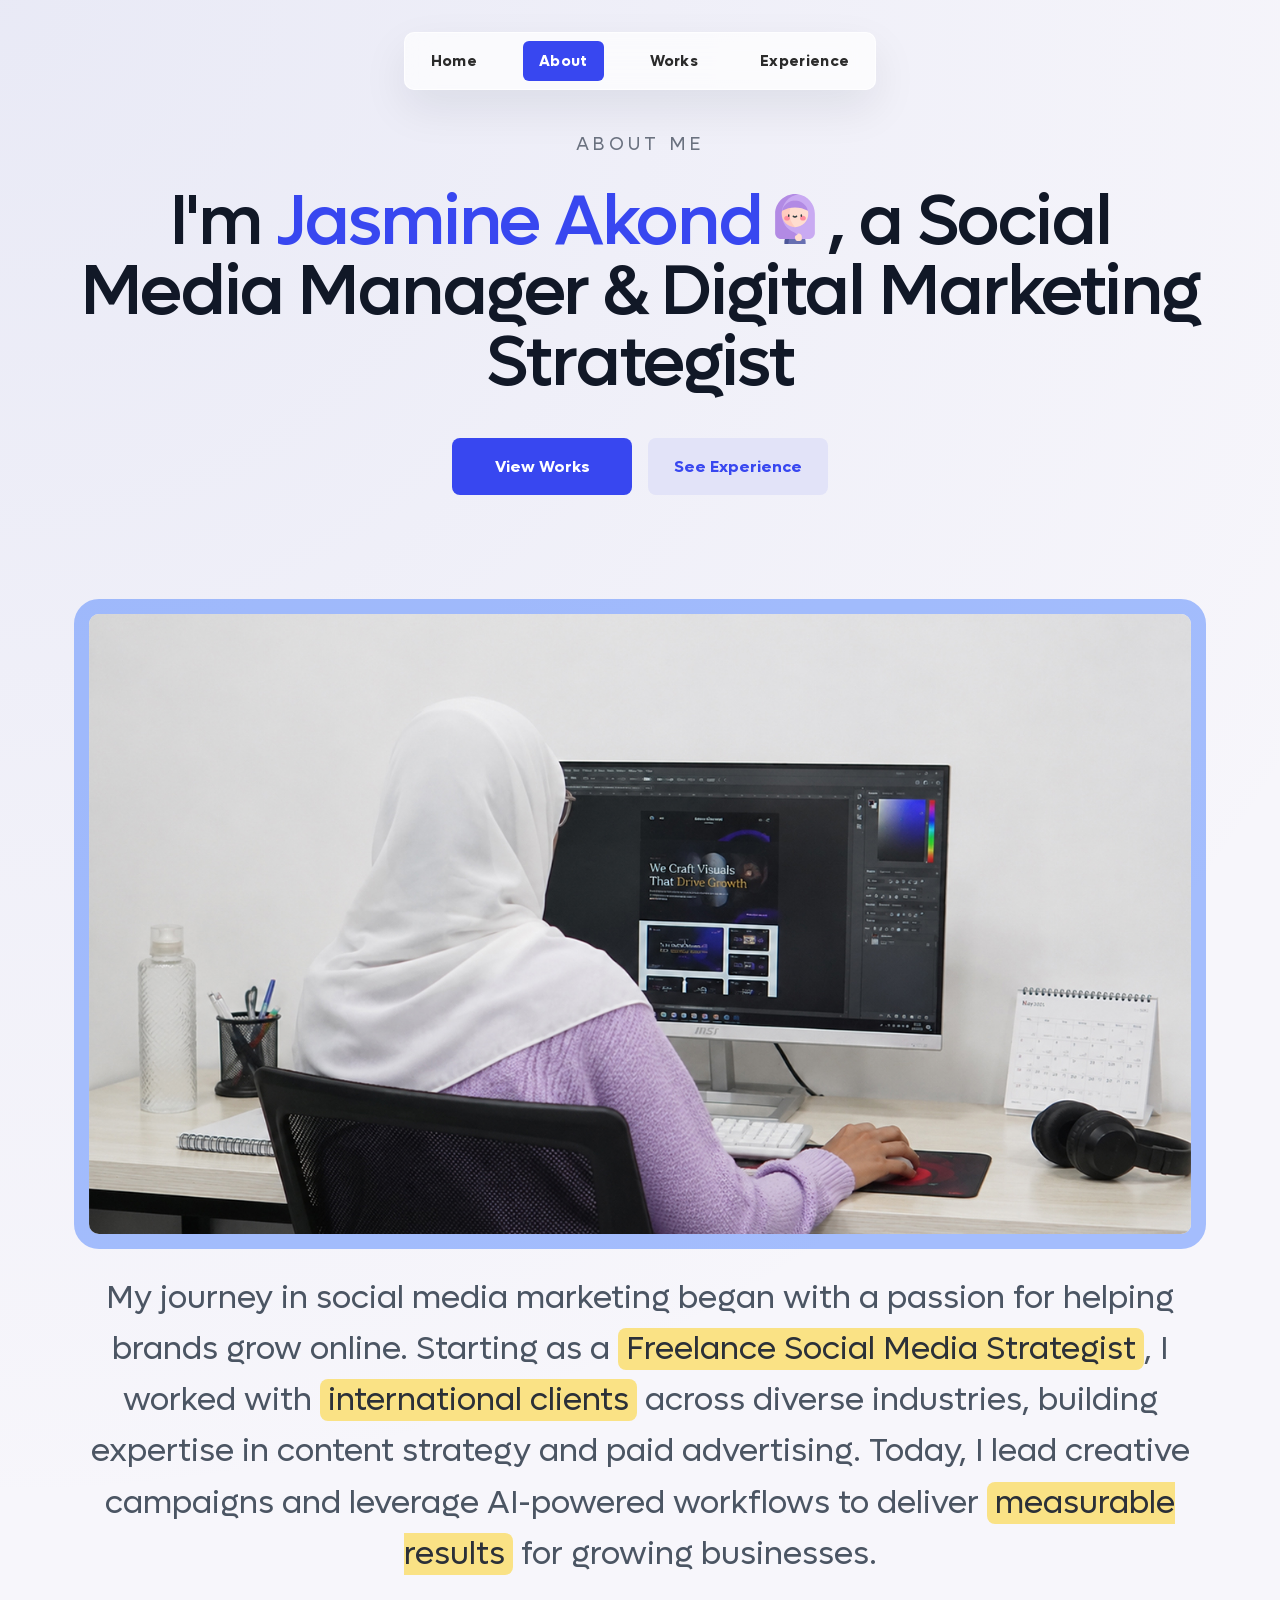
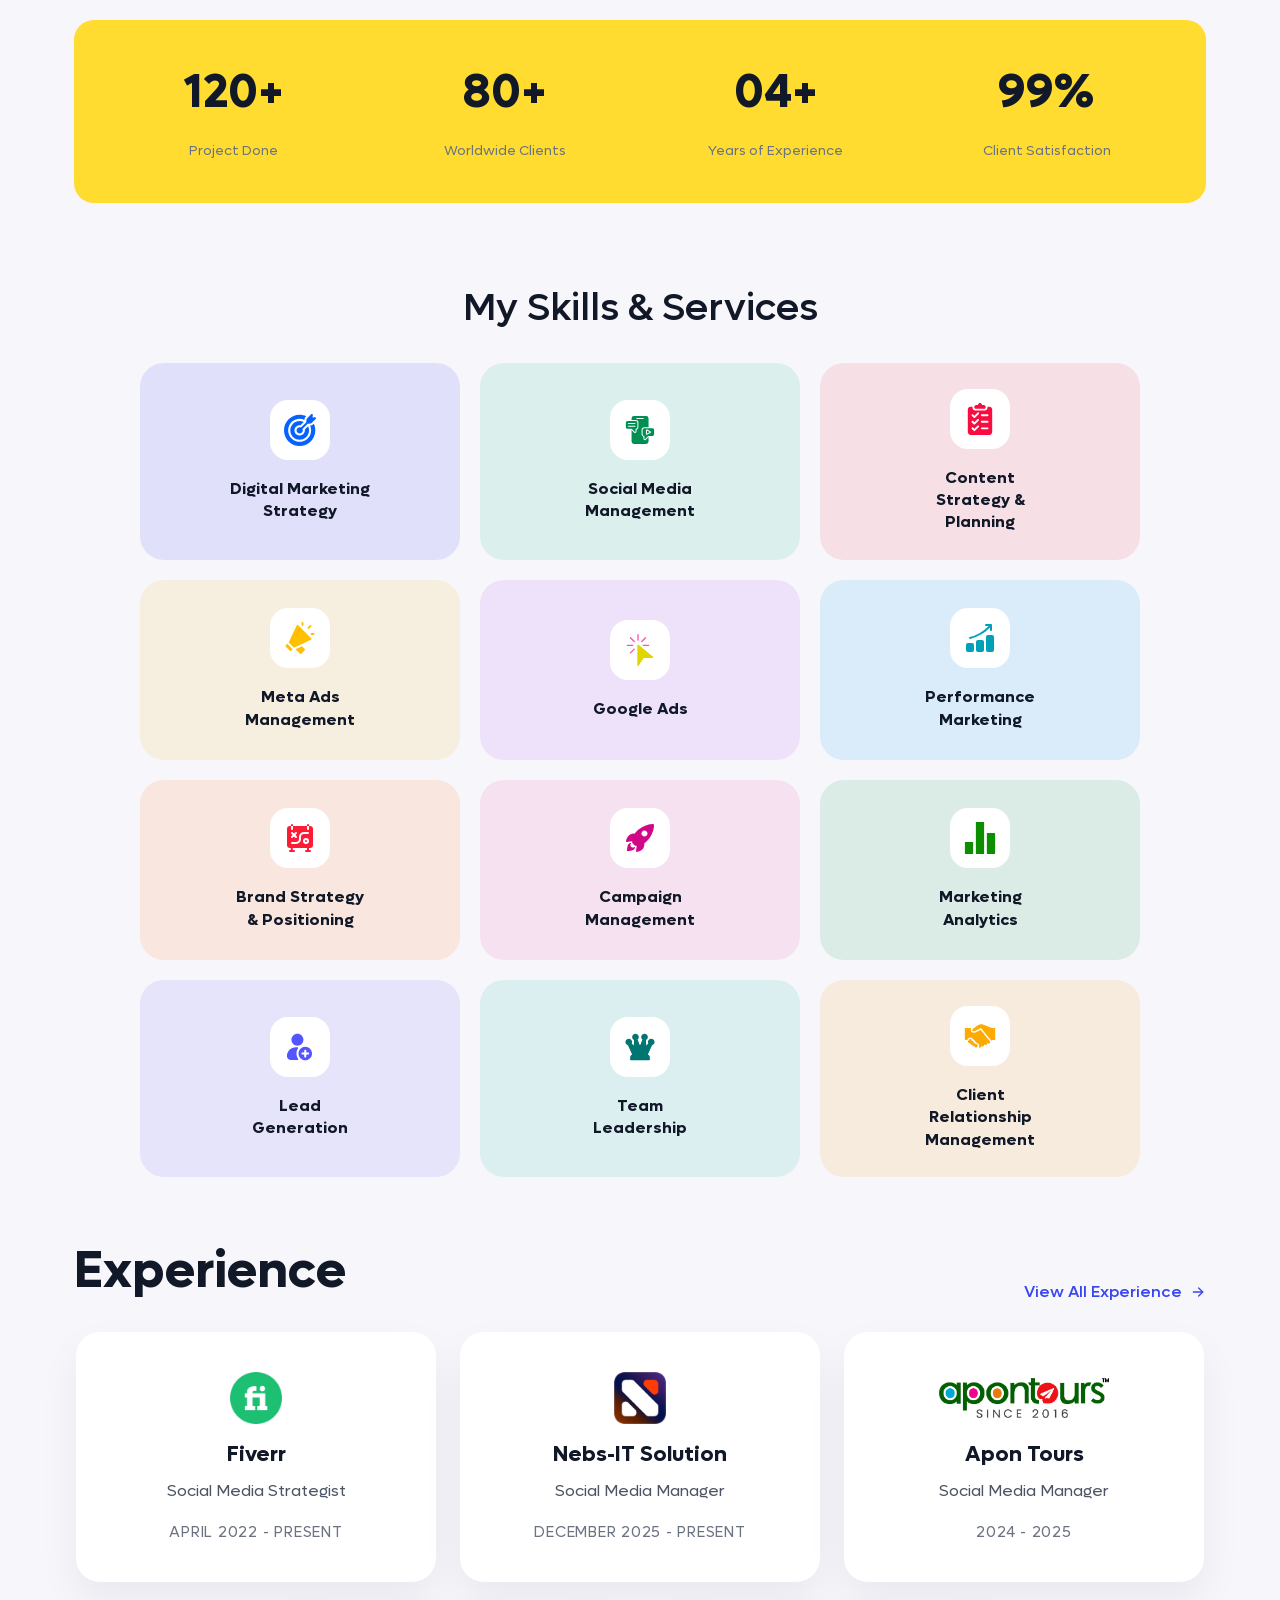
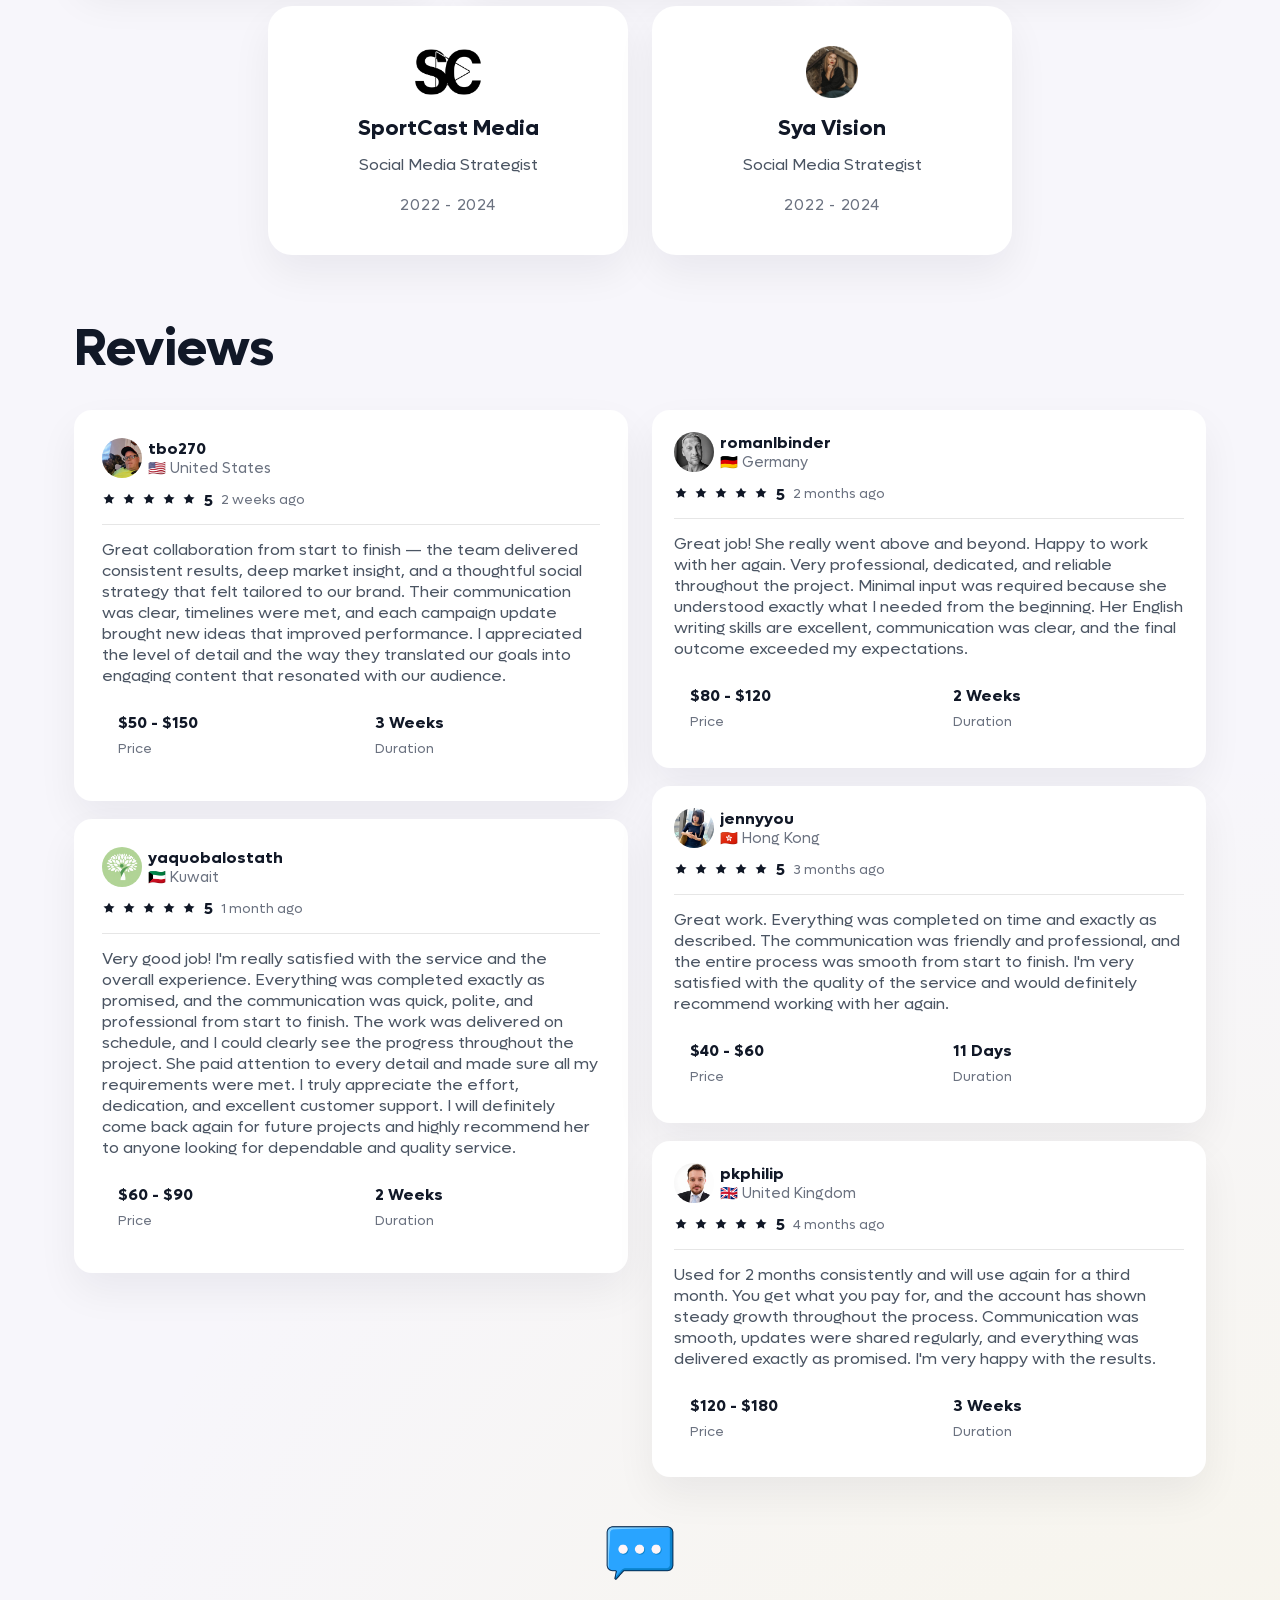
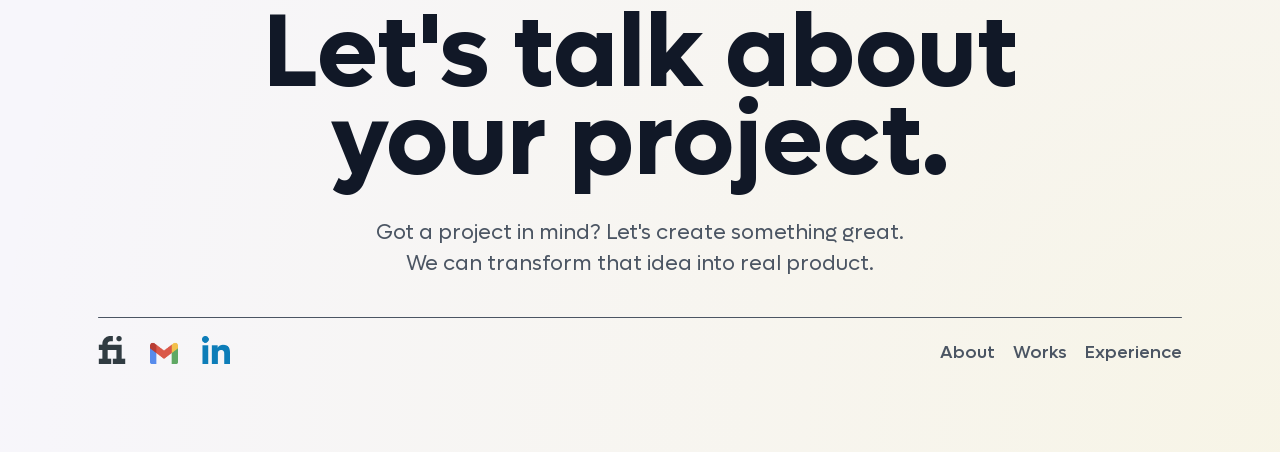
==== commit 2a3fb4e7: "Website update and cleanup (remove oversized files)" ====
--- a/about.html
+++ b/about.html
@@ -213,7 +213,7 @@
                     <svg viewBox="0 0 24 24" aria-hidden="true"><path class="star-fill" d="M12 17.3 6.2 20l1-6.1L2.5 9.5l6.2-.9L12 3l3.3 5.6 6.2.9-4.7 4.4L17.8 20z"/></svg>
                   </div>
                   <span class="reviews-score-inline">5</span>
-                  <span class="review-time">1 year ago</span>
+                  <span class="review-time">2 weeks ago</span>
                 </div>
                 <hr class="review-divider" />
                 <p class="review-text">Great collaboration from start to finish — the team delivered consistent results, deep market insight, and a thoughtful social strategy that felt tailored to our brand. Their communication was clear, timelines were met, and each campaign update brought new ideas that improved performance. I appreciated the level of detail and the way they translated our goals into engaging content that resonated with our audience.</p>
@@ -246,7 +246,7 @@
                     <svg viewBox="0 0 24 24" aria-hidden="true"><path class="star-fill" d="M12 17.3 6.2 20l1-6.1L2.5 9.5l6.2-.9L12 3l3.3 5.6 6.2.9-4.7 4.4L17.8 20z"/></svg>
                   </div>
                   <span class="reviews-score-inline">5</span>
-                  <span class="review-time">1 year ago</span>
+                  <span class="review-time">1 month ago</span>
                 </div>
                 <hr class="review-divider" />
                 <p class="review-text">Very good job! I'm really satisfied with the service and the overall experience. Everything was completed exactly as promised, and the communication was quick, polite, and professional from start to finish. The work was delivered on schedule, and I could clearly see the progress throughout the project. She paid attention to every detail and made sure all my requirements were met. I truly appreciate the effort, dedication, and excellent customer support. I will definitely come back again for future projects and highly recommend her to anyone looking for dependable and quality service.</p>
@@ -281,7 +281,7 @@
                     <svg viewBox="0 0 24 24" aria-hidden="true"><path class="star-fill" d="M12 17.3 6.2 20l1-6.1L2.5 9.5l6.2-.9L12 3l3.3 5.6 6.2.9-4.7 4.4L17.8 20z"/></svg>
                   </div>
                   <span class="reviews-score-inline">5</span>
-                  <span class="review-time">1 year ago</span>
+                  <span class="review-time">2 months ago</span>
                 </div>
                 <hr class="review-divider" />
                 <p class="review-text">Great job! She really went above and beyond. Happy to work with her again. Very professional, dedicated, and reliable throughout the project. Minimal input was required because she understood exactly what I needed from the beginning. Her English writing skills are excellent, communication was clear, and the final outcome exceeded my expectations.</p>
@@ -314,7 +314,7 @@
                     <svg viewBox="0 0 24 24" aria-hidden="true"><path class="star-fill" d="M12 17.3 6.2 20l1-6.1L2.5 9.5l6.2-.9L12 3l3.3 5.6 6.2.9-4.7 4.4L17.8 20z"/></svg>
                   </div>
                   <span class="reviews-score-inline">5</span>
-                  <span class="review-time">2 years ago</span>
+                  <span class="review-time">3 months ago</span>
                 </div>
                 <hr class="review-divider" />
                 <p class="review-text">Great work. Everything was completed on time and exactly as described. The communication was friendly and professional, and the entire process was smooth from start to finish. I'm very satisfied with the quality of the service and would definitely recommend working with her again.</p>
@@ -347,7 +347,7 @@
                     <svg viewBox="0 0 24 24" aria-hidden="true"><path class="star-fill" d="M12 17.3 6.2 20l1-6.1L2.5 9.5l6.2-.9L12 3l3.3 5.6 6.2.9-4.7 4.4L17.8 20z"/></svg>
                   </div>
                   <span class="reviews-score-inline">5</span>
-                  <span class="review-time">1 year ago</span>
+                  <span class="review-time">4 months ago</span>
                 </div>
                 <hr class="review-divider" />
                 <p class="review-text">Used for 2 months consistently and will use again for a third month. You get what you pay for, and the account has shown steady growth throughout the process. Communication was smooth, updates were shared regularly, and everything was delivered exactly as promised. I'm very happy with the results.</p>
--- a/style.css
+++ b/style.css
@@ -1045,27 +1045,11 @@
 
 .portfolio-card {
   position: sticky;
-  top: 160px;
+  top: var(--sticky-top, 160px);
   transform: none;
   width: 100%;
   max-width: 100%;
-  z-index: 1;
-}
-
-.portfolio-card:nth-child(2) {
-  z-index: 2;
-}
-
-.portfolio-card:nth-child(3) {
-  z-index: 3;
-}
-
-.portfolio-card:nth-child(4) {
-  z-index: 4;
-}
-
-.portfolio-card:nth-child(5) {
-  z-index: 5;
+  z-index: var(--stack-order, 1);
 }
 
 .portfolio-image {
